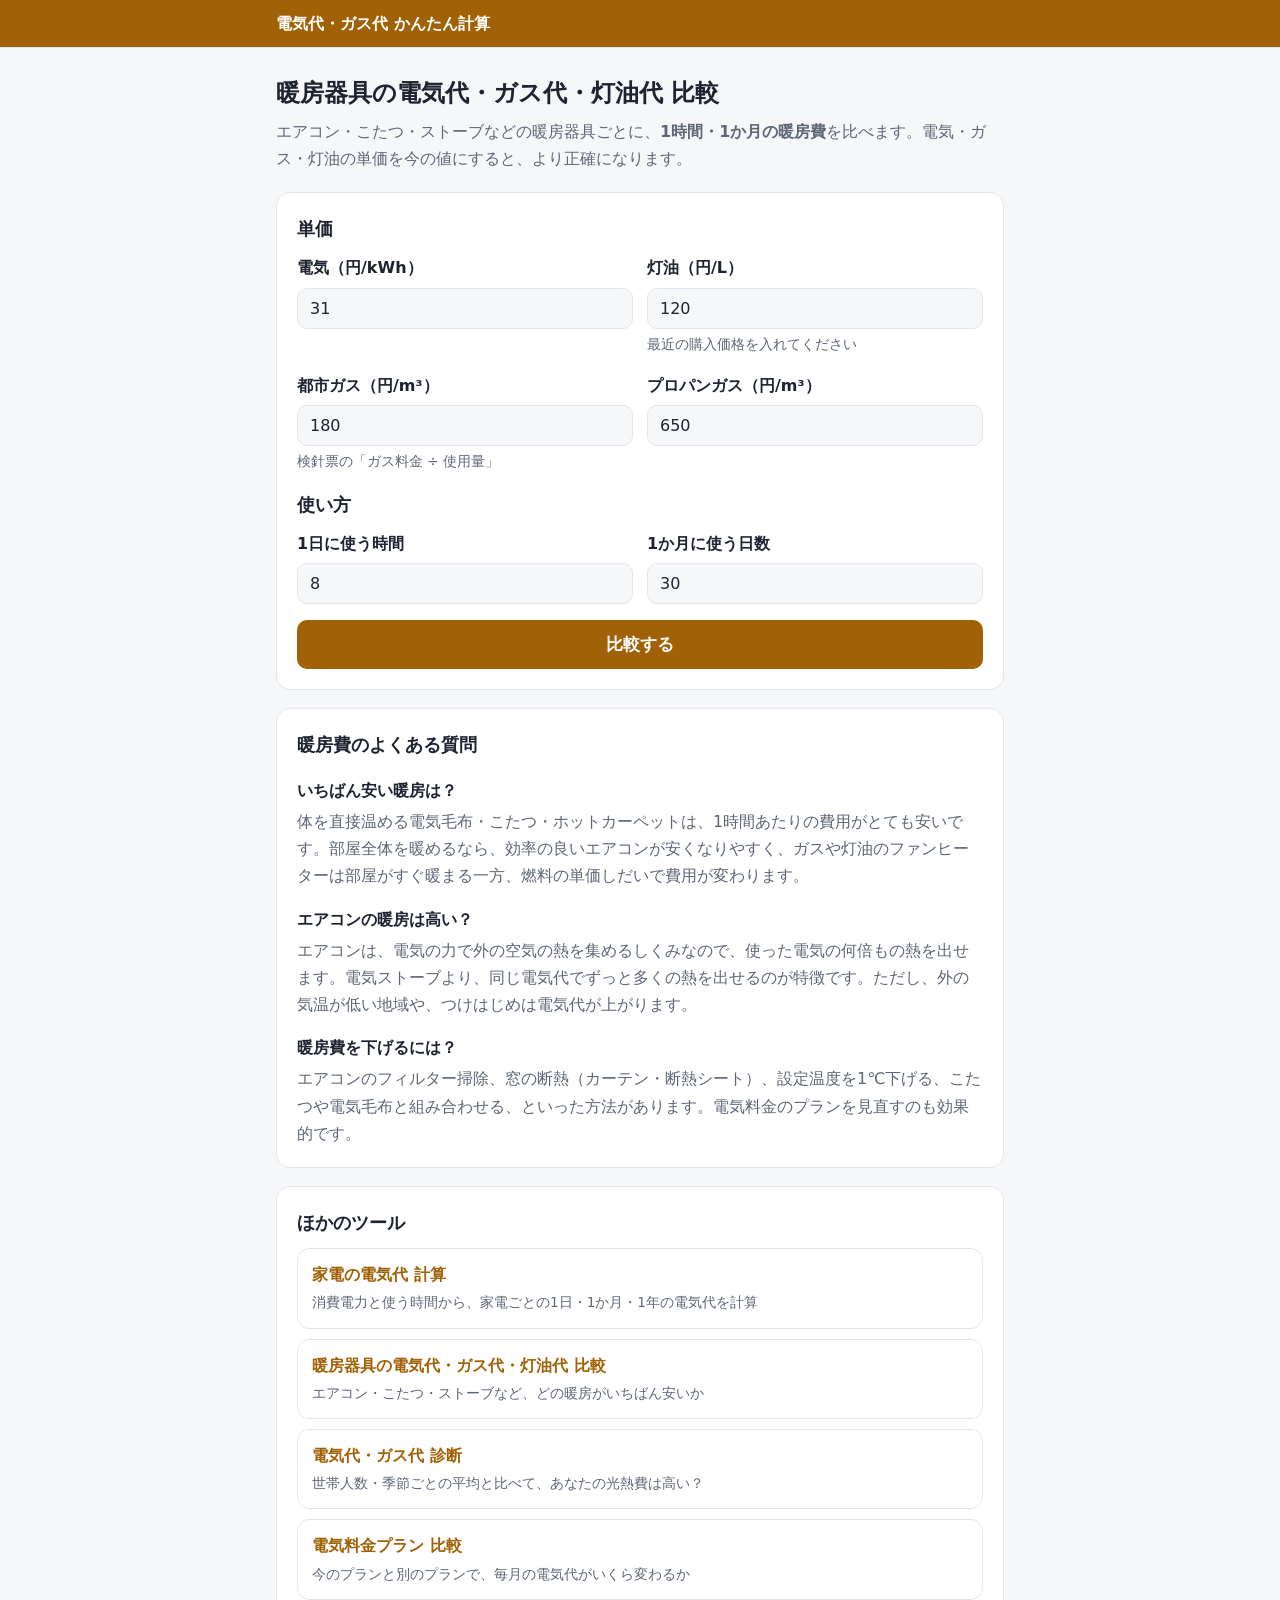
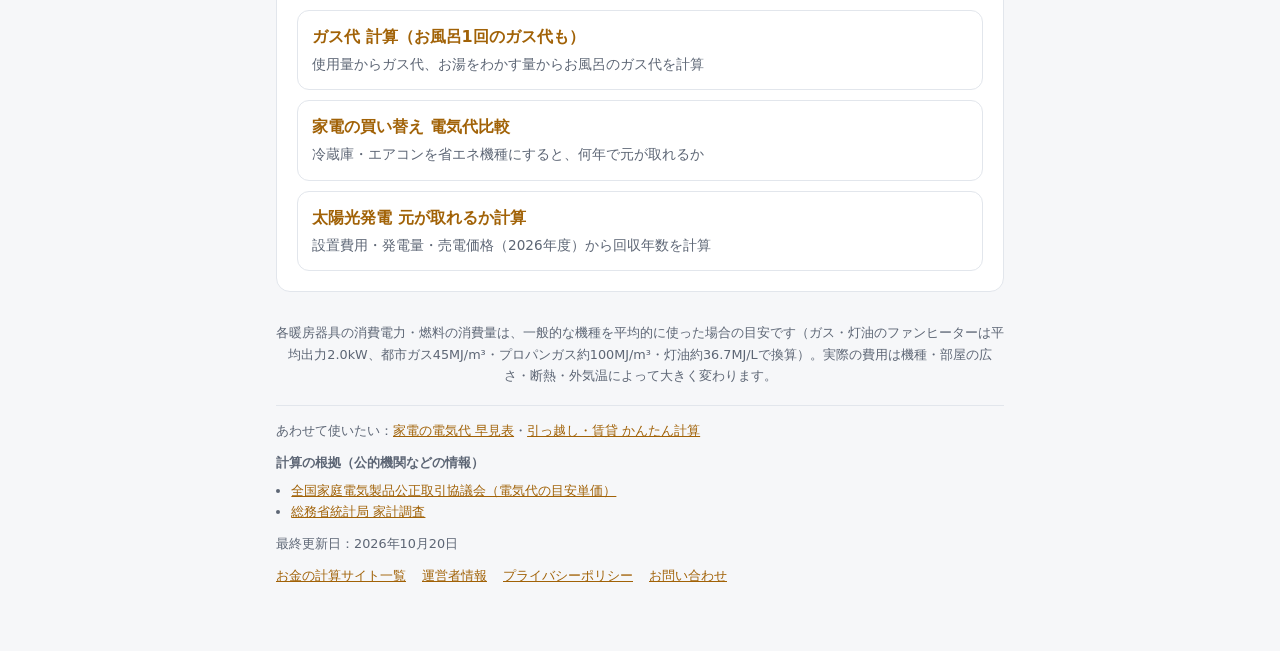
==== danbou/index.html @ 94075707 "最終更新日を最新のコミット日に合わせる Co-Authored-By: Claude Opus 5.5 <noreply@anthropic.com>" ====
<!doctype html>
<html lang="ja">
<head>
<meta charset="utf-8">
<meta name="viewport" content="width=device-width, initial-scale=1">
<title>暖房器具の電気代・ガス代・灯油代 比較｜エアコン・こたつ・ストーブ、いちばん安いのは？</title>
<meta name="description" content="エアコン・こたつ・ホットカーペット・電気ストーブ・オイルヒーター・電気毛布・ガスファンヒーター・石油ファンヒーターの1時間・1か月の暖房費を、電気・ガス・灯油の単価から比較。いちばん安い暖房がわかる無料ツールです。">
<link rel="canonical" href="https://okanenokeisan.com/denki/danbou/">
<!--sw-head-->
<meta property="og:type" content="website">
<meta property="og:site_name" content="電気代・ガス代 かんたん計算">
<meta property="og:title" content="暖房器具の電気代・ガス代・灯油代 比較｜エアコン・こたつ・ストーブ、いちばん安いのは？">
<meta property="og:description" content="エアコン・こたつ・ホットカーペット・電気ストーブ・オイルヒーター・電気毛布・ガスファンヒーター・石油ファンヒーターの1時間・1か月の暖房費を、電気・ガス・灯油の単価から比較。いちばん安い暖房がわかる無料ツールです。">
<meta property="og:url" content="https://okanenokeisan.com/denki/danbou/">
<meta property="og:locale" content="ja_JP">
<meta name="twitter:card" content="summary">
<link rel="icon" href="/favicon.ico" sizes="48x48">
<link rel="icon" href="/favicon.svg" type="image/svg+xml">
<script async src="https://www.googletagmanager.com/gtag/js?id=G-CTGWFB173X"></script>
<script>window.dataLayer=window.dataLayer||[];function gtag(){dataLayer.push(arguments);}gtag('js',new Date());gtag('config','G-CTGWFB173X');</script>
<!--/sw-head-->
<link rel="stylesheet" href="../assets/style.css">
</head>
<body>
<header class="site-header"><div><a href="/denki/">電気代・ガス代 かんたん計算</a></div></header>
<div class="wrap">
  <h1>暖房器具の電気代・ガス代・灯油代 比較</h1>
  <p class="lead">エアコン・こたつ・ストーブなどの暖房器具ごとに、<strong>1時間・1か月の暖房費</strong>を比べます。電気・ガス・灯油の単価を今の値にすると、より正確になります。</p>

  <div class="card">
    <h2>単価</h2>
    <div class="row">
      <div class="field"><label for="e">電気（円/kWh）</label><input type="number" id="e" min="0" step="0.1" value="31"></div>
      <div class="field"><label for="k">灯油（円/L）</label><input type="number" id="k" min="0" value="120"><div class="hint">最近の購入価格を入れてください</div></div>
    </div>
    <div class="row">
      <div class="field"><label for="cg">都市ガス（円/m³）</label><input type="number" id="cg" min="0" value="180"><div class="hint">検針票の「ガス料金 ÷ 使用量」</div></div>
      <div class="field"><label for="lp">プロパンガス（円/m³）</label><input type="number" id="lp" min="0" value="650"></div>
    </div>
    <h2>使い方</h2>
    <div class="row">
      <div class="field"><label for="hours">1日に使う時間</label><input type="number" id="hours" min="0" max="24" step="0.5" value="8"></div>
      <div class="field"><label for="days">1か月に使う日数</label><input type="number" id="days" min="0" max="31" value="30"></div>
    </div>
    <button id="calc">比較する</button>
  </div>

  <div class="card" id="result" hidden></div>

  <div class="ad">広告スペース</div>

  <div class="card faq">
    <h2>暖房費のよくある質問</h2>
    <h3>いちばん安い暖房は？</h3>
    <p>体を直接温める電気毛布・こたつ・ホットカーペットは、1時間あたりの費用がとても安いです。部屋全体を暖めるなら、効率の良いエアコンが安くなりやすく、ガスや灯油のファンヒーターは部屋がすぐ暖まる一方、燃料の単価しだいで費用が変わります。</p>
    <h3>エアコンの暖房は高い？</h3>
    <p>エアコンは、電気の力で外の空気の熱を集めるしくみなので、使った電気の何倍もの熱を出せます。電気ストーブより、同じ電気代でずっと多くの熱を出せるのが特徴です。ただし、外の気温が低い地域や、つけはじめは電気代が上がります。</p>
    <h3>暖房費を下げるには？</h3>
    <p>エアコンのフィルター掃除、窓の断熱（カーテン・断熱シート）、設定温度を1℃下げる、こたつや電気毛布と組み合わせる、といった方法があります。電気料金のプランを見直すのも効果的です。</p>
  </div>

  <div class="card" id="related"></div>

  <footer>各暖房器具の消費電力・燃料の消費量は、一般的な機種を平均的に使った場合の目安です（ガス・灯油のファンヒーターは平均出力2.0kW、都市ガス45MJ/m³・プロパンガス約100MJ/m³・灯油約36.7MJ/Lで換算）。実際の費用は機種・部屋の広さ・断熱・外気温によって大きく変わります。</footer>
<!--sw-foot-->
<div style="font-size:.8rem;color:var(--muted);margin-top:18px;border-top:1px solid var(--line);padding-top:14px"><p style="margin:0 0 10px">あわせて使いたい：<a href="/kaden/">家電の電気代 早見表</a>・<a href="/hikkoshi/">引っ越し・賃貸 かんたん計算</a></p><p style="margin:0 0 6px;font-weight:600">計算の根拠（公的機関などの情報）</p><ul style="margin:0 0 10px;padding-left:1.2em"><li><a href="https://www.eftc.or.jp/" target="_blank" rel="noopener">全国家庭電気製品公正取引協議会（電気代の目安単価）</a></li><li><a href="https://www.stat.go.jp/data/kakei/" target="_blank" rel="noopener">総務省統計局 家計調査</a></li></ul><p style="margin:0 0 10px">最終更新日：2026年10月20日</p><nav style="display:flex;flex-wrap:wrap;gap:6px 16px"><a href="/sites/">お金の計算サイト一覧</a><a href="/about/">運営者情報</a><a href="/privacy/">プライバシーポリシー</a><a href="/contact/">お問い合わせ</a></nav></div>
<!--/sw-foot-->
</div>

<script src="../assets/site.js"></script>
<script>
const $ = id => document.getElementById(id);
// [名前, 電気W, 燃料の種類, 燃料の消費量（1時間あたり）, 部屋全体を暖めるか]
const HEATERS = [
  ["エアコン（6畳用）", 450, null, 0, true],
  ["エアコン（14畳用）", 900, null, 0, true],
  ["ガスファンヒーター（都市ガス）", 15, "cg", 2.0 * 3.6 / 45, true],
  ["ガスファンヒーター（プロパンガス）", 15, "lp", 2.0 * 3.6 / 100.5, true],
  ["石油ファンヒーター", 15, "k", 2.0 * 3.6 / 36.7, true],
  ["オイルヒーター", 700, null, 0, true],
  ["電気ストーブ・セラミックヒーター", 1000, null, 0, false],
  ["こたつ", 200, null, 0, false],
  ["ホットカーペット（2畳）", 250, null, 0, false],
  ["電気毛布", 40, null, 0, false],
];
const UNIT = { cg: "m³", lp: "m³", k: "L" };

function calc() {
  const out = $("result");
  out.hidden = false;
  const price = { e: num("e"), cg: num("cg"), lp: num("lp"), k: num("k") };
  const h = num("hours"), d = num("days");
  const rows = HEATERS.map(([name, w, fuel, use, room]) => {
    const perHour = w / 1000 * price.e + (fuel ? use * price[fuel] : 0);
    return { name, perHour, month: perHour * h * d, room, detail: `${w}W${fuel ? `＋約${Math.round(use * 1000) / 1000}${UNIT[fuel]}/時` : ""}` };
  });
  const roomRows = rows.filter(r => r.room).sort((a, b) => a.perHour - b.perHour);
  const spotRows = rows.filter(r => !r.room).sort((a, b) => a.perHour - b.perHour);
  const table = (list, title) => `<h2 style="margin-top:14px">${title}</h2><table class="info">
    <tr><th>暖房器具</th><th class="num">1時間</th><th class="num">1か月</th></tr>
    ${list.map((r, i) => `<tr class="${i === 0 ? "best" : ""}"><td>${r.name}<br><small style="color:var(--muted)">${r.detail}</small></td><td class="num">${n1(r.perHour)}円</td><td class="num">${yen(r.month)}</td></tr>`).join("")}</table>`;

  out.innerHTML = `
    <div class="big">
      <div class="stat good"><div class="k">部屋全体を暖める中でいちばん安い</div><div class="v" style="font-size:1rem">${roomRows[0].name}</div></div>
      <div class="stat"><div class="k">その1か月の費用</div><div class="v">${yen(roomRows[0].month)}</div></div>
      <div class="stat"><div class="k">使い方</div><div class="v" style="font-size:1rem">1日${h}時間 × ${d}日</div></div>
    </div>
    ${table(roomRows, "部屋全体を暖める暖房")}
    ${table(spotRows, "体の近くを暖める暖房")}
    <p class="note">エアコン＋こたつ・電気毛布のように組み合わせて、エアコンの設定温度を下げると、暖房費を抑えやすくなります。毎月の電気代そのものを下げたいなら、電気料金プランの見直しも効果的です → <a href="/denki/plan/">電気料金プラン 比較</a></p>`;
  out.scrollIntoView({ behavior: "smooth", block: "start" });
}
$("calc").addEventListener("click", calc);
</script>
</body>
</html>
---- assets/style.css ----
:root{
  --bg:#f6f7f9;--card:#fff;--text:#1d2330;--muted:#5d6675;--line:#e2e6ec;
  --accent:#a16207;--accent-soft:#fdf6e3;--on-accent:#fff;--good:#16a34a;--good-soft:#dcfce7;
  --warn:#ea580c;--warn-soft:#ffedd5;--off:#9aa3b2;--err:#dc2626;
}
@media (prefers-color-scheme: dark){
  :root{
    --bg:#0f1218;--card:#181c24;--text:#e7eaf0;--muted:#9aa3b2;--line:#2a303c;
    --accent:#facc15;--accent-soft:#33290d;--on-accent:#1f1600;--good:#4ade80;--good-soft:#12301f;
    --warn:#fb923c;--warn-soft:#3a2413;--off:#5d6675;--err:#f87171;
  }
}
*{box-sizing:border-box}
body{margin:0;background:var(--bg);color:var(--text);font-family:system-ui,-apple-system,"Hiragino Sans","Yu Gothic UI",sans-serif;line-height:1.7}
a{color:var(--accent)}
.site-header{background:var(--accent);border-bottom:1px solid var(--line)}
.site-header div{max-width:760px;margin:0 auto;padding:10px 16px}
.site-header a{font-weight:700;text-decoration:none;color:var(--on-accent)}
.wrap{max-width:760px;margin:0 auto;padding:24px 16px 64px}
h1{font-size:1.5rem;margin:.2em 0 .3em;line-height:1.4}
h2{font-size:1.15rem;margin:0 0 10px}
.lead{color:var(--muted);margin:0 0 20px}
.card{background:var(--card);border:1px solid var(--line);border-radius:14px;padding:20px;margin-bottom:18px}
label{display:block;font-weight:600;margin-bottom:6px}
.field{margin-bottom:16px}
input[type=date],input[type=number],input[type=text],select,textarea{width:100%;padding:10px 12px;font-size:1rem;border:1px solid var(--line);border-radius:10px;background:var(--bg);color:var(--text);font-family:inherit}
.row{display:grid;grid-template-columns:1fr 1fr;gap:14px}
@media (max-width:520px){.row{grid-template-columns:1fr}}
.checks{display:flex;flex-wrap:wrap;gap:8px 18px}
.checks label{font-weight:400;display:flex;align-items:center;gap:6px;margin:0}
.hint{font-size:.85rem;color:var(--muted);margin-top:4px}
button{width:100%;padding:13px;font-size:1.05rem;font-weight:700;border:0;border-radius:10px;background:var(--accent);color:var(--on-accent);cursor:pointer;font-family:inherit}
button:hover{filter:brightness(1.08)}
button.sub{background:var(--accent-soft);color:var(--accent)}
.big{display:grid;grid-template-columns:repeat(3,1fr);gap:10px;margin-bottom:14px}
@media (max-width:520px){.big{grid-template-columns:1fr}}
.stat{border-radius:12px;padding:14px;background:var(--bg)}
.stat .k{font-size:.8rem;color:var(--muted)}
.stat .v{font-size:1.25rem;font-weight:700}
.stat.warn .v{color:var(--warn)} .stat.good .v{color:var(--good)}
.err{color:var(--err);font-weight:600}
table.info{width:100%;border-collapse:collapse;font-size:.95rem}
table.info td,table.info th{padding:8px 4px;border-bottom:1px solid var(--line);vertical-align:top;text-align:left}
table.info th{color:var(--muted);font-weight:500;font-size:.85rem}
table.info td:first-child{color:var(--muted)}
table.info td.num,table.info th.num{text-align:right;font-variant-numeric:tabular-nums}
.note{font-size:.85rem;color:var(--muted);background:var(--bg);border-radius:10px;padding:10px 12px;margin-top:12px}
.ad{display:none}
.ad.on{display:block;border:1px solid var(--line);border-radius:12px;padding:14px;margin-bottom:18px;background:var(--card)}
.faq h3{font-size:1rem;margin:16px 0 4px}
.faq p{margin:0;color:var(--muted)}
.tools{list-style:none;margin:0;padding:0;display:grid;gap:10px}
.tools a{display:block;padding:12px 14px;border:1px solid var(--line);border-radius:12px;text-decoration:none;color:var(--text);background:var(--card)}
.tools a:hover{border-color:var(--accent)}
.tools b{display:block;color:var(--accent)}
.tools span{font-size:.85rem;color:var(--muted)}
footer{font-size:.8rem;color:var(--muted);text-align:center;margin-top:30px}
.verdict{font-size:1.2rem;font-weight:700;margin:0 0 10px}
.verdict.ok{color:var(--good)} .verdict.ng{color:var(--warn)}
.q{padding:12px 0;border-bottom:1px solid var(--line)}
.q .t{font-weight:600;margin-bottom:6px}
.it{display:grid;grid-template-columns:1.3fr 1fr 1fr 1fr 36px;gap:8px;align-items:end;padding:8px 0;border-bottom:1px solid var(--line)}
.it label{font-size:.78rem;font-weight:500;color:var(--muted);margin-bottom:2px}
.it input,.it select{padding:8px}
.it .rm{width:auto;padding:6px 10px;font-size:.8rem;font-weight:500;background:var(--bg);color:var(--muted);border:1px solid var(--line)}
@media (max-width:560px){.it{grid-template-columns:1fr 1fr}.it .nm{grid-column:1/3}}
.btns{display:grid;grid-template-columns:1fr 1fr;gap:10px;margin-top:12px}
tr.best td{background:var(--good-soft);font-weight:700}
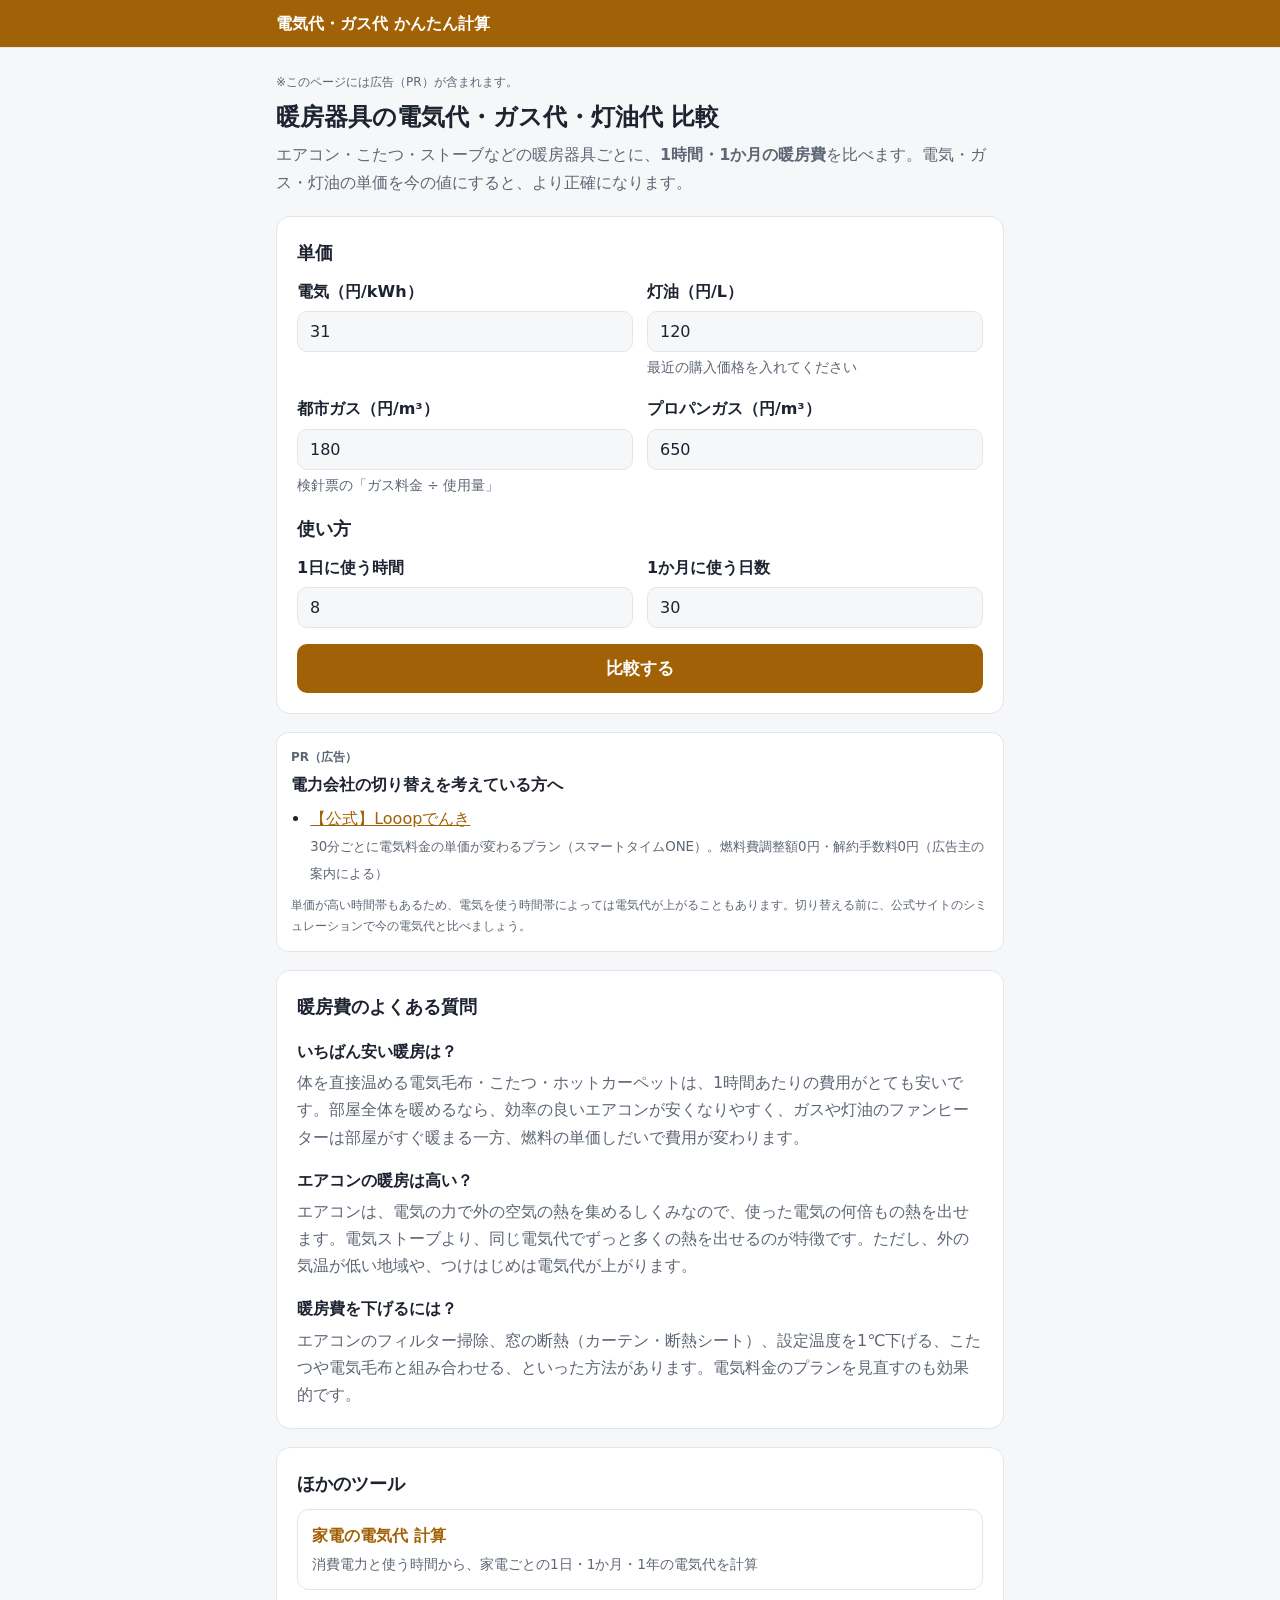
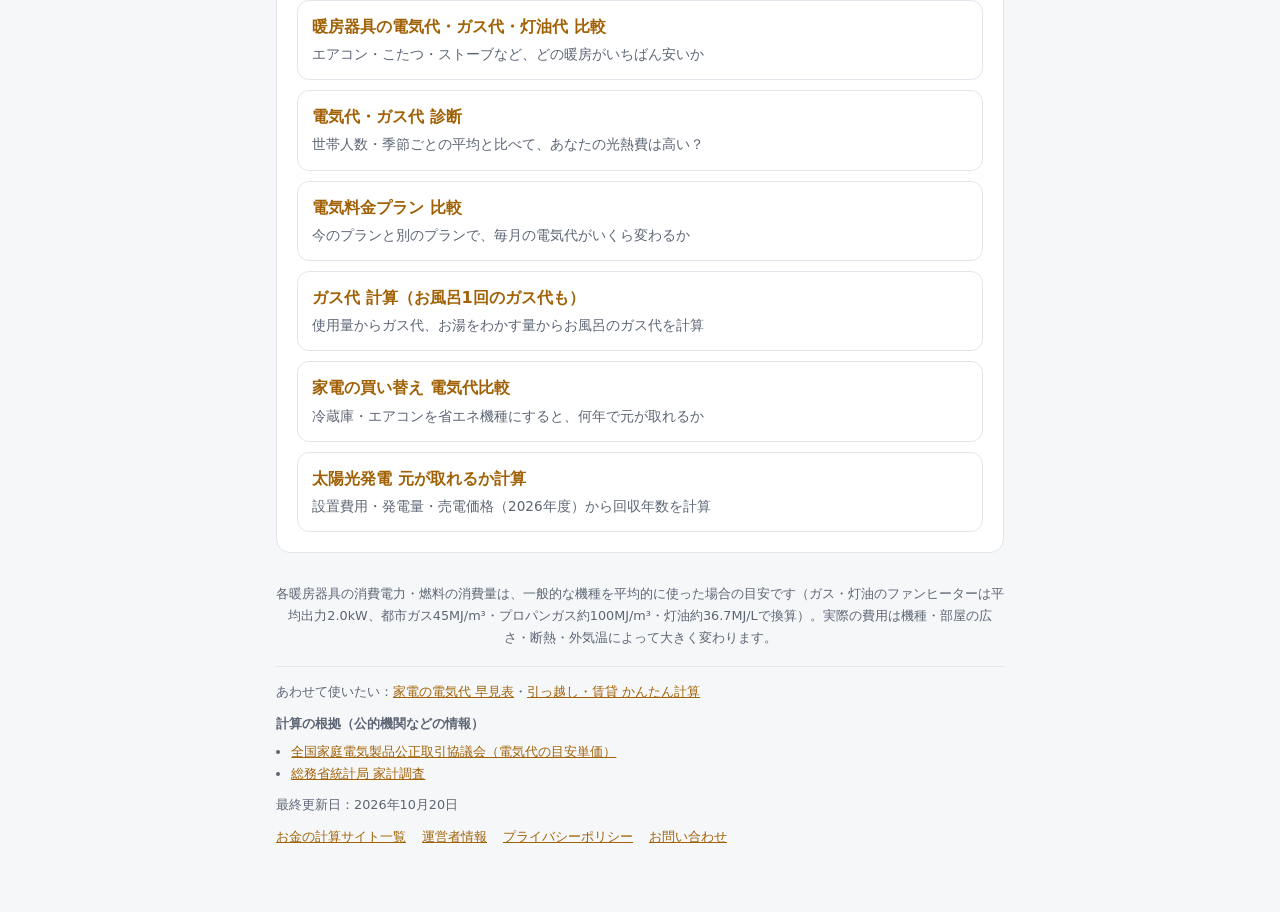
==== commit f06192f4: "テンプスタッフ（jikyu-hayami）とLooop（denki）の広告を掲載 Co-Authored-By: Claude Opus 5.5 <noreply@anthropic.com>" ====
--- a/danbou/index.html
+++ b/danbou/index.html
@@ -24,6 +24,7 @@
 <body>
 <header class="site-header"><div><a href="/denki/">電気代・ガス代 かんたん計算</a></div></header>
 <div class="wrap">
+<!--sw-pr--><p class="pr-note" style="font-size:.75rem;color:var(--muted);margin:0 0 8px">※このページには広告（PR）が含まれます。</p><!--/sw-pr-->
   <h1>暖房器具の電気代・ガス代・灯油代 比較</h1>
   <p class="lead">エアコン・こたつ・ストーブなどの暖房器具ごとに、<strong>1時間・1か月の暖房費</strong>を比べます。電気・ガス・灯油の単価を今の値にすると、より正確になります。</p>
 
@@ -47,7 +48,7 @@
 
   <div class="card" id="result" hidden></div>
 
-  <div class="ad">広告スペース</div>
+  <!--sw-ad--><div class="ad on"><p style="margin:0 0 4px;font-size:.75rem;color:var(--muted);font-weight:700">PR（広告）</p><p style="margin:0 0 6px;font-weight:700">電力会社の切り替えを考えている方へ</p><ul style="margin:0;padding-left:1.2em"><li style="margin:4px 0"><a href="https://px.a8.net/svt/ejp?a8mat=4BEK9C+E51N02+4H9U+BX3J6&id1=denki&id2=danbou" rel="nofollow sponsored">【公式】Looopでんき</a><img border="0" width="1" height="1" src="https://www15.a8.net/0.gif?a8mat=4BEK9C+E51N02+4H9U+BX3J6" alt=""><br><small style="color:var(--muted)">30分ごとに電気料金の単価が変わるプラン（スマートタイムONE）。燃料費調整額0円・解約手数料0円（広告主の案内による）</small></li></ul><p style="margin:8px 0 0;font-size:.78rem;color:var(--muted)">単価が高い時間帯もあるため、電気を使う時間帯によっては電気代が上がることもあります。切り替える前に、公式サイトのシミュレーションで今の電気代と比べましょう。</p></div><!--/sw-ad-->
 
   <div class="card faq">
     <h2>暖房費のよくある質問</h2>
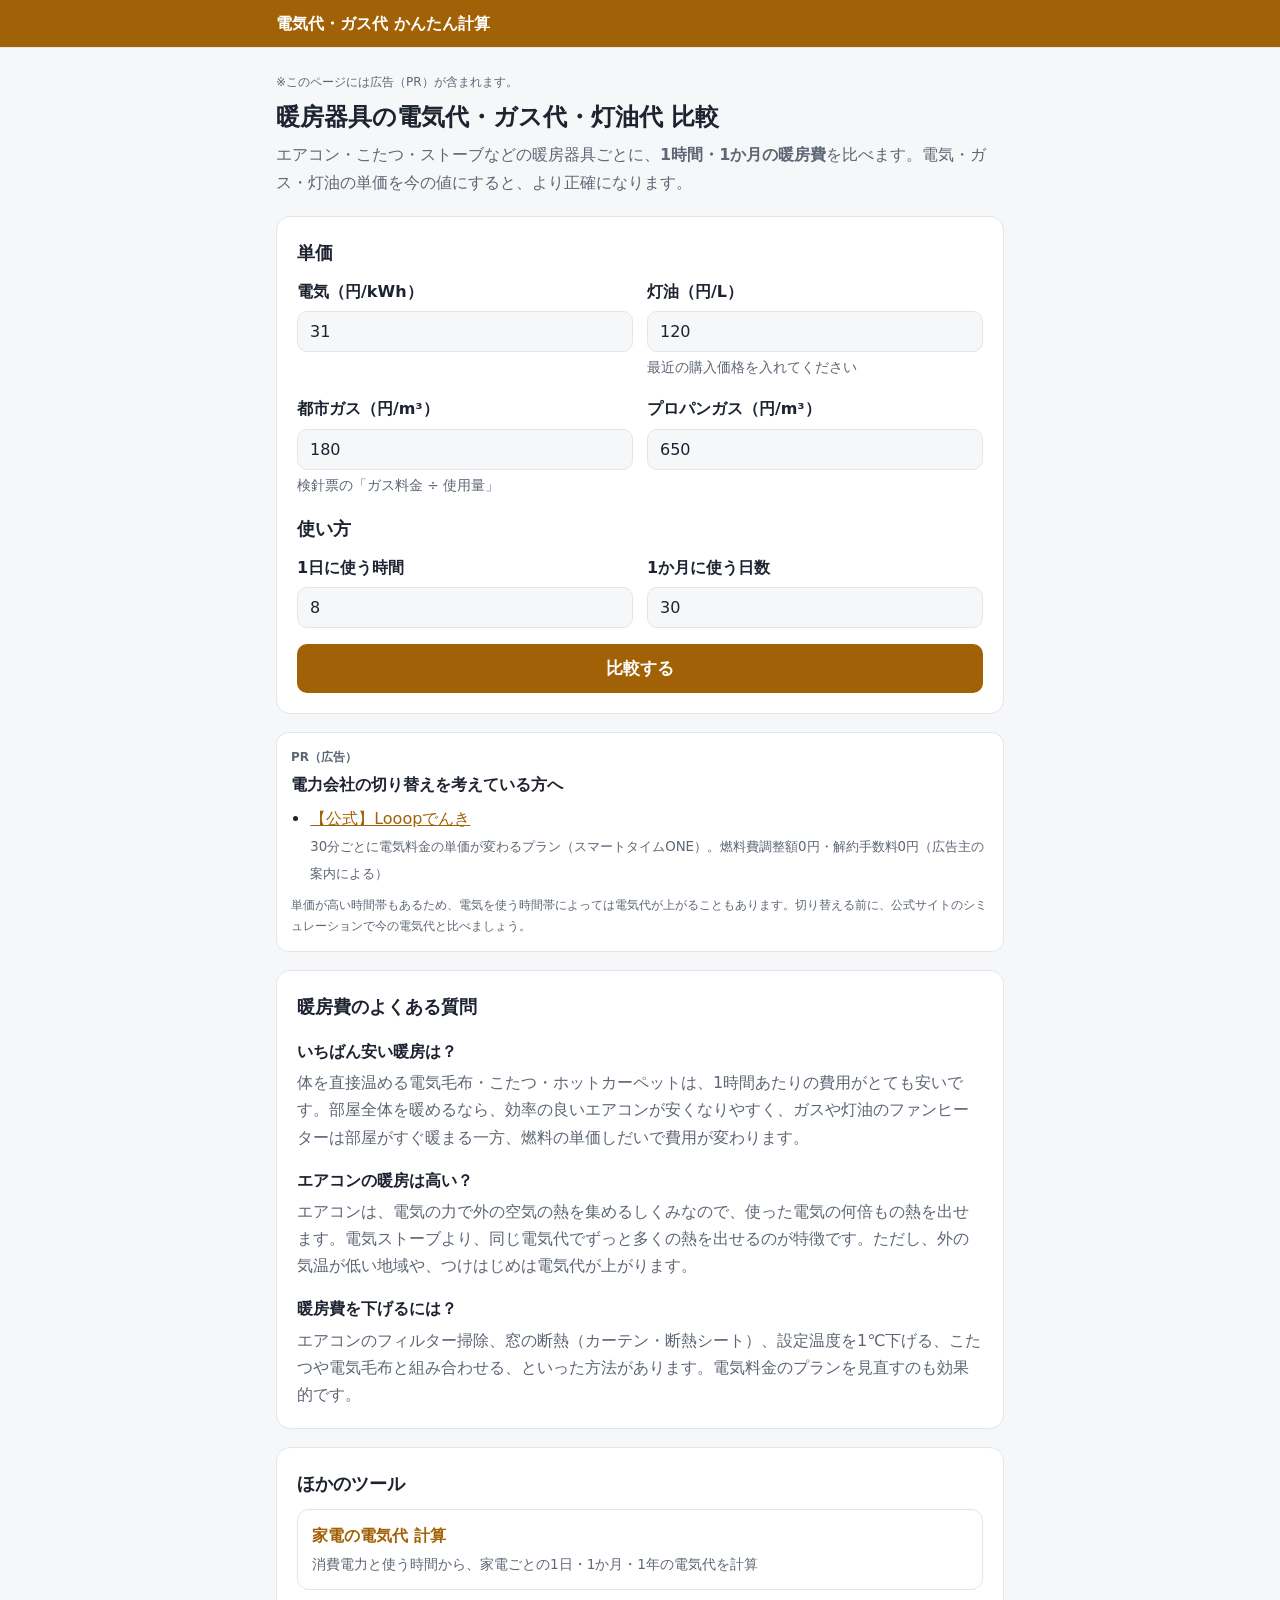
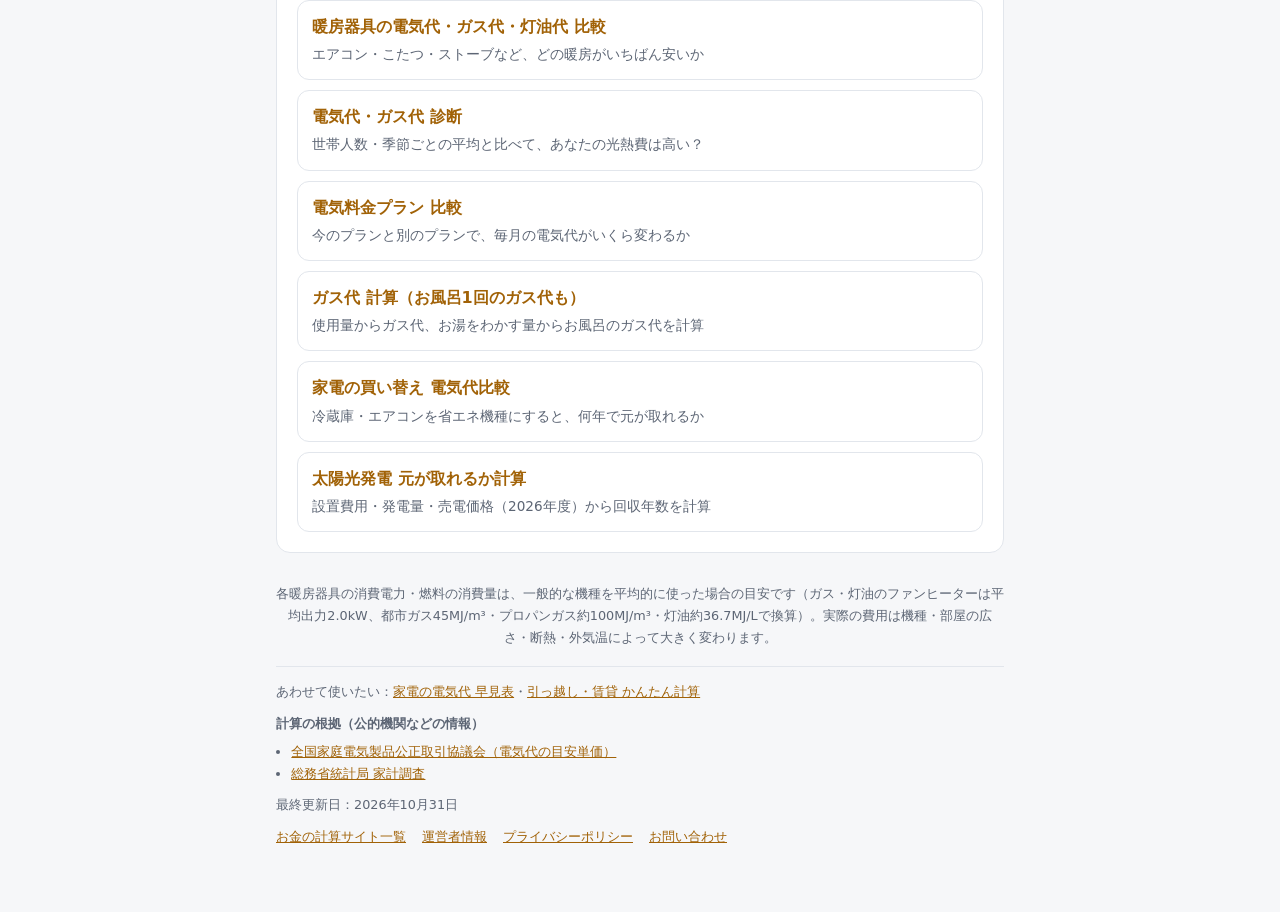
==== commit 5f77b63b: "最終更新日を反映 Co-Authored-By: Claude Opus 5.5 <noreply@anthropic.com>" ====
--- a/danbou/index.html
+++ b/danbou/index.html
@@ -64,7 +64,7 @@
 
   <footer>各暖房器具の消費電力・燃料の消費量は、一般的な機種を平均的に使った場合の目安です（ガス・灯油のファンヒーターは平均出力2.0kW、都市ガス45MJ/m³・プロパンガス約100MJ/m³・灯油約36.7MJ/Lで換算）。実際の費用は機種・部屋の広さ・断熱・外気温によって大きく変わります。</footer>
 <!--sw-foot-->
-<div style="font-size:.8rem;color:var(--muted);margin-top:18px;border-top:1px solid var(--line);padding-top:14px"><p style="margin:0 0 10px">あわせて使いたい：<a href="/kaden/">家電の電気代 早見表</a>・<a href="/hikkoshi/">引っ越し・賃貸 かんたん計算</a></p><p style="margin:0 0 6px;font-weight:600">計算の根拠（公的機関などの情報）</p><ul style="margin:0 0 10px;padding-left:1.2em"><li><a href="https://www.eftc.or.jp/" target="_blank" rel="noopener">全国家庭電気製品公正取引協議会（電気代の目安単価）</a></li><li><a href="https://www.stat.go.jp/data/kakei/" target="_blank" rel="noopener">総務省統計局 家計調査</a></li></ul><p style="margin:0 0 10px">最終更新日：2026年10月20日</p><nav style="display:flex;flex-wrap:wrap;gap:6px 16px"><a href="/sites/">お金の計算サイト一覧</a><a href="/about/">運営者情報</a><a href="/privacy/">プライバシーポリシー</a><a href="/contact/">お問い合わせ</a></nav></div>
+<div style="font-size:.8rem;color:var(--muted);margin-top:18px;border-top:1px solid var(--line);padding-top:14px"><p style="margin:0 0 10px">あわせて使いたい：<a href="/kaden/">家電の電気代 早見表</a>・<a href="/hikkoshi/">引っ越し・賃貸 かんたん計算</a></p><p style="margin:0 0 6px;font-weight:600">計算の根拠（公的機関などの情報）</p><ul style="margin:0 0 10px;padding-left:1.2em"><li><a href="https://www.eftc.or.jp/" target="_blank" rel="noopener">全国家庭電気製品公正取引協議会（電気代の目安単価）</a></li><li><a href="https://www.stat.go.jp/data/kakei/" target="_blank" rel="noopener">総務省統計局 家計調査</a></li></ul><p style="margin:0 0 10px">最終更新日：2026年10月31日</p><nav style="display:flex;flex-wrap:wrap;gap:6px 16px"><a href="/sites/">お金の計算サイト一覧</a><a href="/about/">運営者情報</a><a href="/privacy/">プライバシーポリシー</a><a href="/contact/">お問い合わせ</a></nav></div>
 <!--/sw-foot-->
 </div>
 
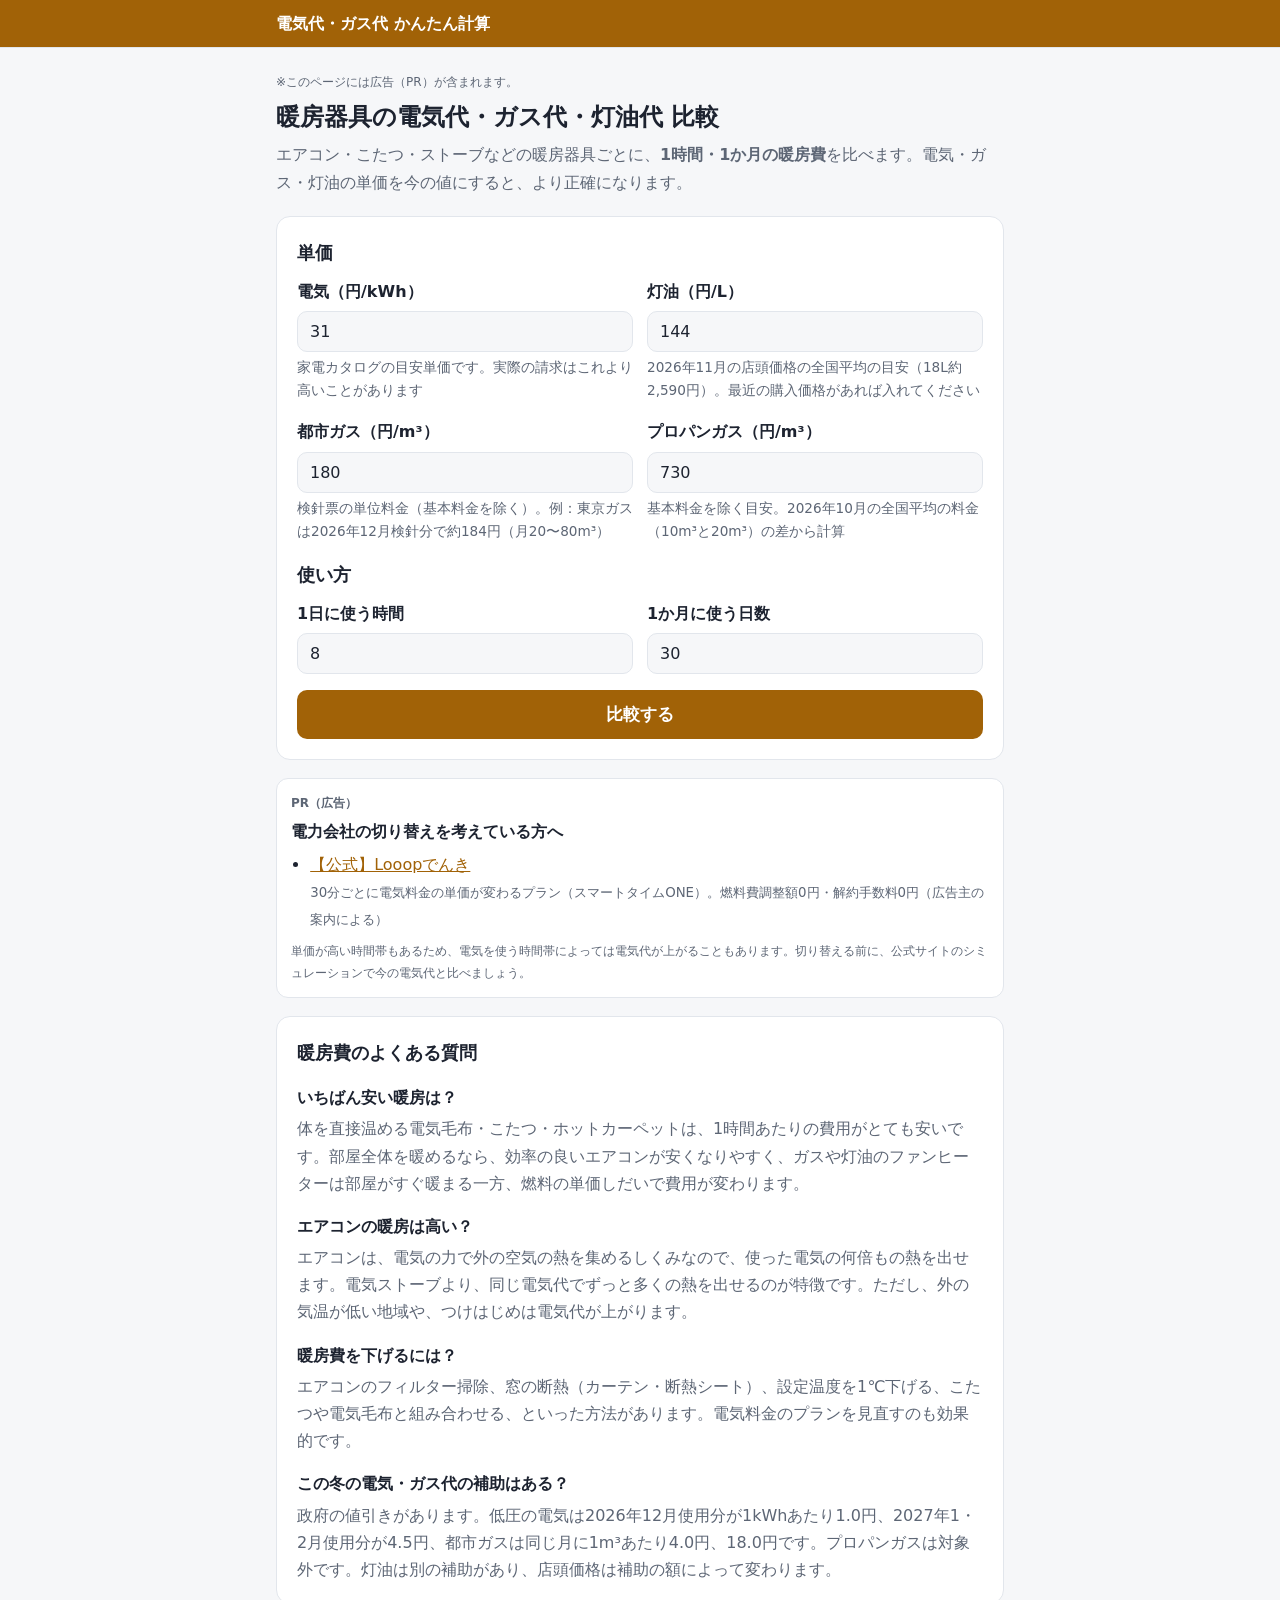
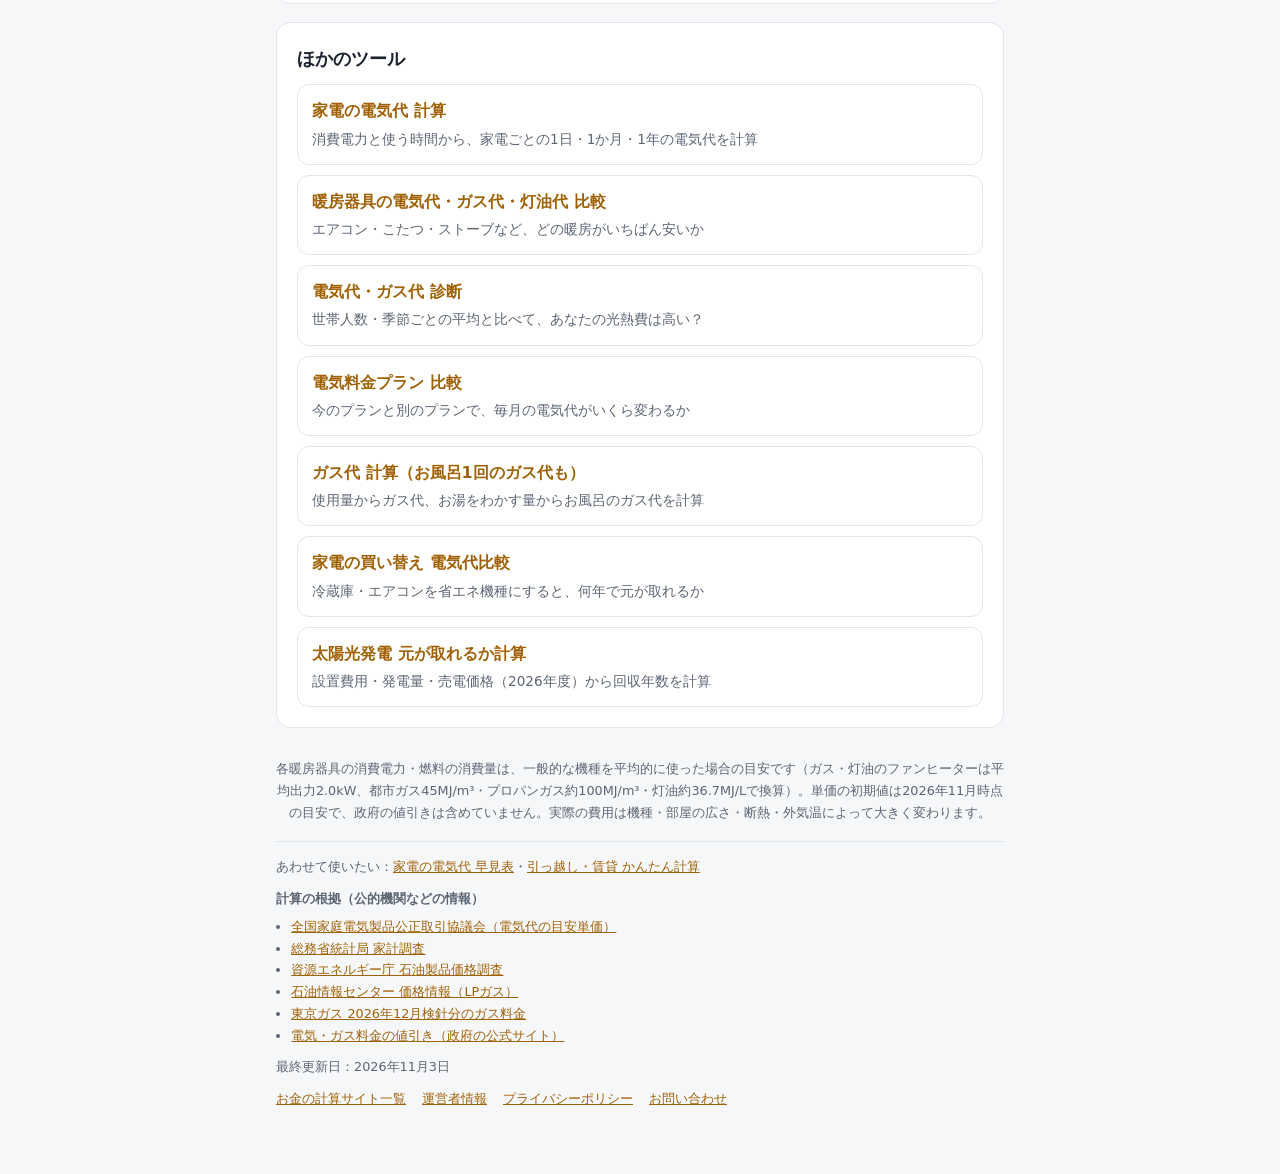
==== commit f1a57265: "暖房費の単価を2026年11月時点に更新（灯油144円・プロパン730円）し、今冬の値引きを追記 Co-Authored-By: Claude Opus 5.5 <noreply@anthropic." ====
--- a/danbou/index.html
+++ b/danbou/index.html
@@ -31,12 +31,12 @@
   <div class="card">
     <h2>単価</h2>
     <div class="row">
-      <div class="field"><label for="e">電気（円/kWh）</label><input type="number" id="e" min="0" step="0.1" value="31"></div>
-      <div class="field"><label for="k">灯油（円/L）</label><input type="number" id="k" min="0" value="120"><div class="hint">最近の購入価格を入れてください</div></div>
+      <div class="field"><label for="e">電気（円/kWh）</label><input type="number" id="e" min="0" step="0.1" value="31"><div class="hint">家電カタログの目安単価です。実際の請求はこれより高いことがあります</div></div>
+      <div class="field"><label for="k">灯油（円/L）</label><input type="number" id="k" min="0" value="144"><div class="hint">2026年11月の店頭価格の全国平均の目安（18L約2,590円）。最近の購入価格があれば入れてください</div></div>
     </div>
     <div class="row">
-      <div class="field"><label for="cg">都市ガス（円/m³）</label><input type="number" id="cg" min="0" value="180"><div class="hint">検針票の「ガス料金 ÷ 使用量」</div></div>
-      <div class="field"><label for="lp">プロパンガス（円/m³）</label><input type="number" id="lp" min="0" value="650"></div>
+      <div class="field"><label for="cg">都市ガス（円/m³）</label><input type="number" id="cg" min="0" value="180"><div class="hint">検針票の単位料金（基本料金を除く）。例：東京ガスは2026年12月検針分で約184円（月20〜80m³）</div></div>
+      <div class="field"><label for="lp">プロパンガス（円/m³）</label><input type="number" id="lp" min="0" value="730"><div class="hint">基本料金を除く目安。2026年10月の全国平均の料金（10m³と20m³）の差から計算</div></div>
     </div>
     <h2>使い方</h2>
     <div class="row">
@@ -58,13 +58,15 @@
     <p>エアコンは、電気の力で外の空気の熱を集めるしくみなので、使った電気の何倍もの熱を出せます。電気ストーブより、同じ電気代でずっと多くの熱を出せるのが特徴です。ただし、外の気温が低い地域や、つけはじめは電気代が上がります。</p>
     <h3>暖房費を下げるには？</h3>
     <p>エアコンのフィルター掃除、窓の断熱（カーテン・断熱シート）、設定温度を1℃下げる、こたつや電気毛布と組み合わせる、といった方法があります。電気料金のプランを見直すのも効果的です。</p>
+    <h3>この冬の電気・ガス代の補助はある？</h3>
+    <p>政府の値引きがあります。低圧の電気は2026年12月使用分が1kWhあたり1.0円、2027年1・2月使用分が4.5円、都市ガスは同じ月に1m³あたり4.0円、18.0円です。プロパンガスは対象外です。灯油は別の補助があり、店頭価格は補助の額によって変わります。</p>
   </div>
 
   <div class="card" id="related"></div>
 
-  <footer>各暖房器具の消費電力・燃料の消費量は、一般的な機種を平均的に使った場合の目安です（ガス・灯油のファンヒーターは平均出力2.0kW、都市ガス45MJ/m³・プロパンガス約100MJ/m³・灯油約36.7MJ/Lで換算）。実際の費用は機種・部屋の広さ・断熱・外気温によって大きく変わります。</footer>
+  <footer>各暖房器具の消費電力・燃料の消費量は、一般的な機種を平均的に使った場合の目安です（ガス・灯油のファンヒーターは平均出力2.0kW、都市ガス45MJ/m³・プロパンガス約100MJ/m³・灯油約36.7MJ/Lで換算）。単価の初期値は2026年11月時点の目安で、政府の値引きは含めていません。実際の費用は機種・部屋の広さ・断熱・外気温によって大きく変わります。</footer>
 <!--sw-foot-->
-<div style="font-size:.8rem;color:var(--muted);margin-top:18px;border-top:1px solid var(--line);padding-top:14px"><p style="margin:0 0 10px">あわせて使いたい：<a href="/kaden/">家電の電気代 早見表</a>・<a href="/hikkoshi/">引っ越し・賃貸 かんたん計算</a></p><p style="margin:0 0 6px;font-weight:600">計算の根拠（公的機関などの情報）</p><ul style="margin:0 0 10px;padding-left:1.2em"><li><a href="https://www.eftc.or.jp/" target="_blank" rel="noopener">全国家庭電気製品公正取引協議会（電気代の目安単価）</a></li><li><a href="https://www.stat.go.jp/data/kakei/" target="_blank" rel="noopener">総務省統計局 家計調査</a></li></ul><p style="margin:0 0 10px">最終更新日：2026年10月31日</p><nav style="display:flex;flex-wrap:wrap;gap:6px 16px"><a href="/sites/">お金の計算サイト一覧</a><a href="/about/">運営者情報</a><a href="/privacy/">プライバシーポリシー</a><a href="/contact/">お問い合わせ</a></nav></div>
+<div style="font-size:.8rem;color:var(--muted);margin-top:18px;border-top:1px solid var(--line);padding-top:14px"><p style="margin:0 0 10px">あわせて使いたい：<a href="/kaden/">家電の電気代 早見表</a>・<a href="/hikkoshi/">引っ越し・賃貸 かんたん計算</a></p><p style="margin:0 0 6px;font-weight:600">計算の根拠（公的機関などの情報）</p><ul style="margin:0 0 10px;padding-left:1.2em"><li><a href="https://www.eftc.or.jp/" target="_blank" rel="noopener">全国家庭電気製品公正取引協議会（電気代の目安単価）</a></li><li><a href="https://www.stat.go.jp/data/kakei/" target="_blank" rel="noopener">総務省統計局 家計調査</a></li><li><a href="https://www.enecho.meti.go.jp/statistics/petroleum_and_lpgas/pl007/" target="_blank" rel="noopener">資源エネルギー庁 石油製品価格調査</a></li><li><a href="https://oil-info.ieej.or.jp/price/price_ippan_lp_maitsuki.html" target="_blank" rel="noopener">石油情報センター 価格情報（LPガス）</a></li><li><a href="https://www.tokyo-gas.co.jp/news/press/20261029-03.html" target="_blank" rel="noopener">東京ガス 2026年12月検針分のガス料金</a></li><li><a href="https://denkigas-gekihenkanwa.go.jp/" target="_blank" rel="noopener">電気・ガス料金の値引き（政府の公式サイト）</a></li></ul><p style="margin:0 0 10px">最終更新日：2026年11月3日</p><nav style="display:flex;flex-wrap:wrap;gap:6px 16px"><a href="/sites/">お金の計算サイト一覧</a><a href="/about/">運営者情報</a><a href="/privacy/">プライバシーポリシー</a><a href="/contact/">お問い合わせ</a></nav></div>
 <!--/sw-foot-->
 </div>
 
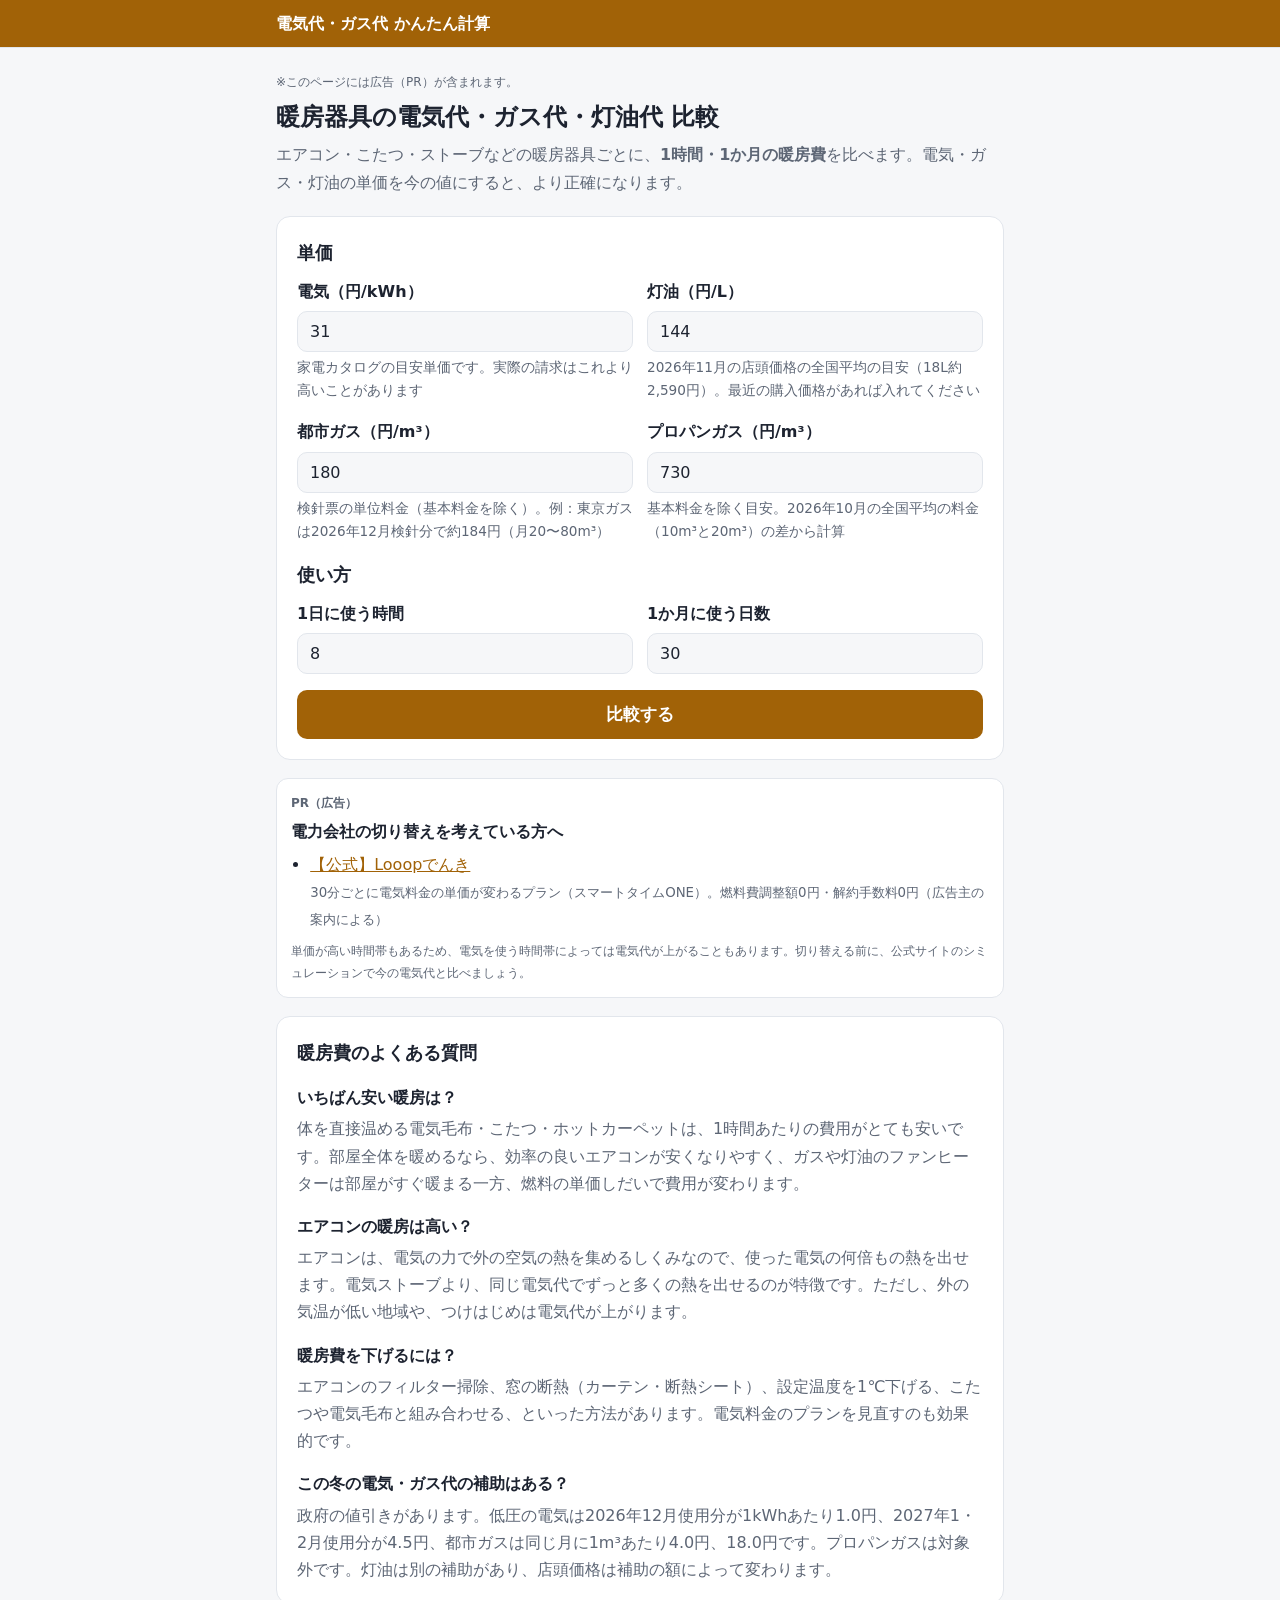
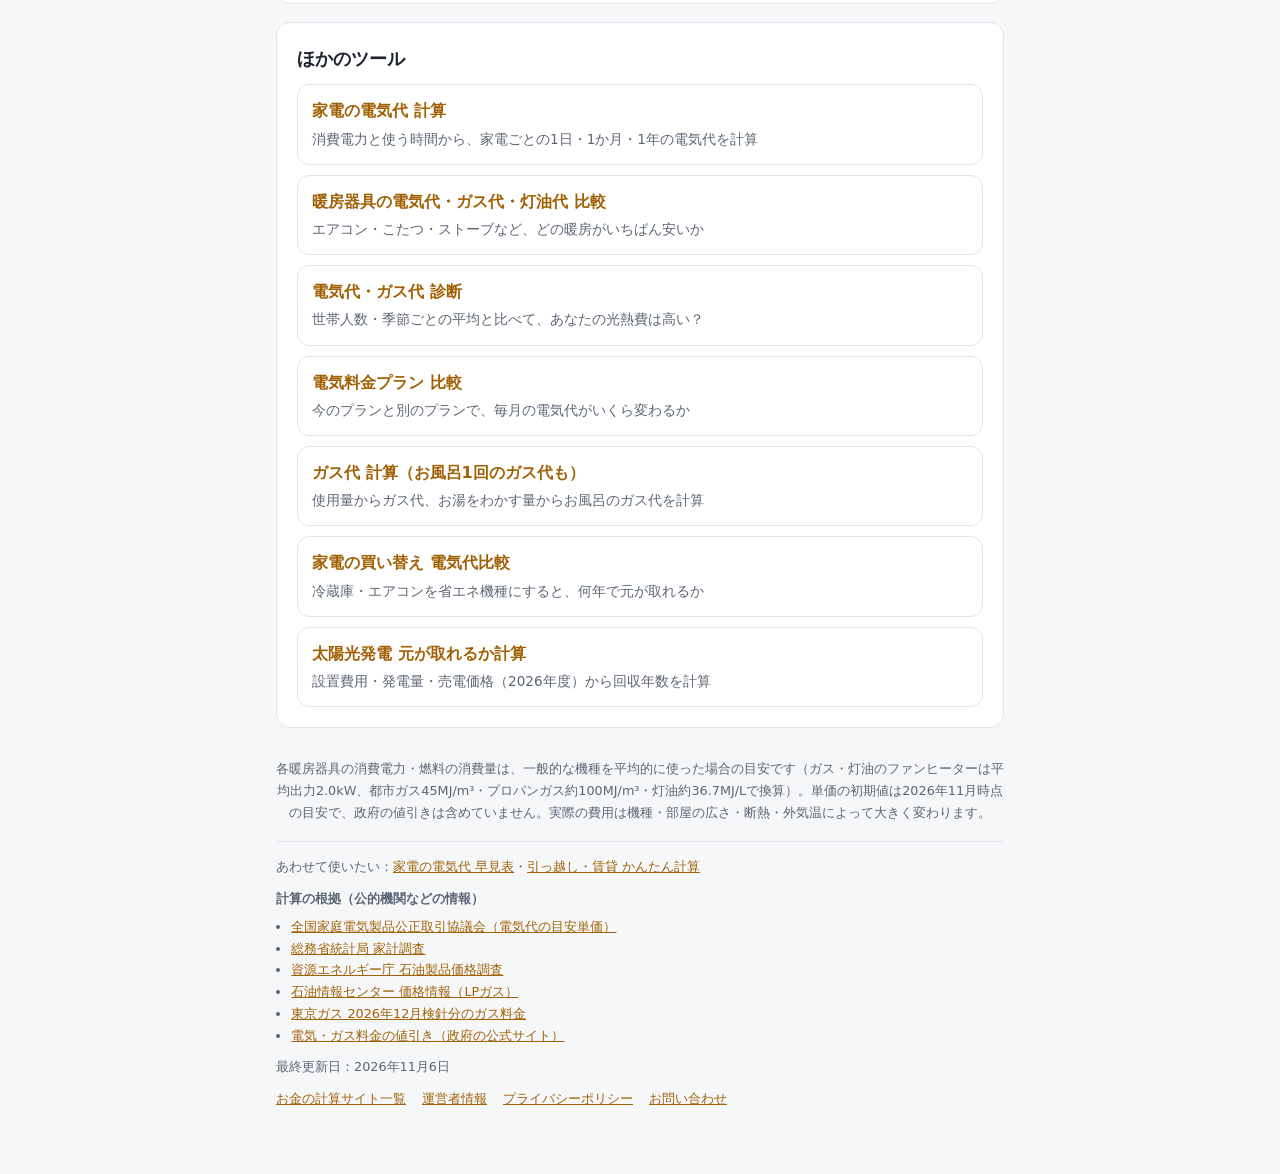
==== commit 28d592cb: "最終更新日を反映 Co-Authored-By: Claude Opus 5.5 <noreply@anthropic.com>" ====
--- a/danbou/index.html
+++ b/danbou/index.html
@@ -66,7 +66,7 @@
 
   <footer>各暖房器具の消費電力・燃料の消費量は、一般的な機種を平均的に使った場合の目安です（ガス・灯油のファンヒーターは平均出力2.0kW、都市ガス45MJ/m³・プロパンガス約100MJ/m³・灯油約36.7MJ/Lで換算）。単価の初期値は2026年11月時点の目安で、政府の値引きは含めていません。実際の費用は機種・部屋の広さ・断熱・外気温によって大きく変わります。</footer>
 <!--sw-foot-->
-<div style="font-size:.8rem;color:var(--muted);margin-top:18px;border-top:1px solid var(--line);padding-top:14px"><p style="margin:0 0 10px">あわせて使いたい：<a href="/kaden/">家電の電気代 早見表</a>・<a href="/hikkoshi/">引っ越し・賃貸 かんたん計算</a></p><p style="margin:0 0 6px;font-weight:600">計算の根拠（公的機関などの情報）</p><ul style="margin:0 0 10px;padding-left:1.2em"><li><a href="https://www.eftc.or.jp/" target="_blank" rel="noopener">全国家庭電気製品公正取引協議会（電気代の目安単価）</a></li><li><a href="https://www.stat.go.jp/data/kakei/" target="_blank" rel="noopener">総務省統計局 家計調査</a></li><li><a href="https://www.enecho.meti.go.jp/statistics/petroleum_and_lpgas/pl007/" target="_blank" rel="noopener">資源エネルギー庁 石油製品価格調査</a></li><li><a href="https://oil-info.ieej.or.jp/price/price_ippan_lp_maitsuki.html" target="_blank" rel="noopener">石油情報センター 価格情報（LPガス）</a></li><li><a href="https://www.tokyo-gas.co.jp/news/press/20261029-03.html" target="_blank" rel="noopener">東京ガス 2026年12月検針分のガス料金</a></li><li><a href="https://denkigas-gekihenkanwa.go.jp/" target="_blank" rel="noopener">電気・ガス料金の値引き（政府の公式サイト）</a></li></ul><p style="margin:0 0 10px">最終更新日：2026年11月3日</p><nav style="display:flex;flex-wrap:wrap;gap:6px 16px"><a href="/sites/">お金の計算サイト一覧</a><a href="/about/">運営者情報</a><a href="/privacy/">プライバシーポリシー</a><a href="/contact/">お問い合わせ</a></nav></div>
+<div style="font-size:.8rem;color:var(--muted);margin-top:18px;border-top:1px solid var(--line);padding-top:14px"><p style="margin:0 0 10px">あわせて使いたい：<a href="/kaden/">家電の電気代 早見表</a>・<a href="/hikkoshi/">引っ越し・賃貸 かんたん計算</a></p><p style="margin:0 0 6px;font-weight:600">計算の根拠（公的機関などの情報）</p><ul style="margin:0 0 10px;padding-left:1.2em"><li><a href="https://www.eftc.or.jp/" target="_blank" rel="noopener">全国家庭電気製品公正取引協議会（電気代の目安単価）</a></li><li><a href="https://www.stat.go.jp/data/kakei/" target="_blank" rel="noopener">総務省統計局 家計調査</a></li><li><a href="https://www.enecho.meti.go.jp/statistics/petroleum_and_lpgas/pl007/" target="_blank" rel="noopener">資源エネルギー庁 石油製品価格調査</a></li><li><a href="https://oil-info.ieej.or.jp/price/price_ippan_lp_maitsuki.html" target="_blank" rel="noopener">石油情報センター 価格情報（LPガス）</a></li><li><a href="https://www.tokyo-gas.co.jp/news/press/20261029-03.html" target="_blank" rel="noopener">東京ガス 2026年12月検針分のガス料金</a></li><li><a href="https://denkigas-gekihenkanwa.go.jp/" target="_blank" rel="noopener">電気・ガス料金の値引き（政府の公式サイト）</a></li></ul><p style="margin:0 0 10px">最終更新日：2026年11月6日</p><nav style="display:flex;flex-wrap:wrap;gap:6px 16px"><a href="/sites/">お金の計算サイト一覧</a><a href="/about/">運営者情報</a><a href="/privacy/">プライバシーポリシー</a><a href="/contact/">お問い合わせ</a></nav></div>
 <!--/sw-foot-->
 </div>
 
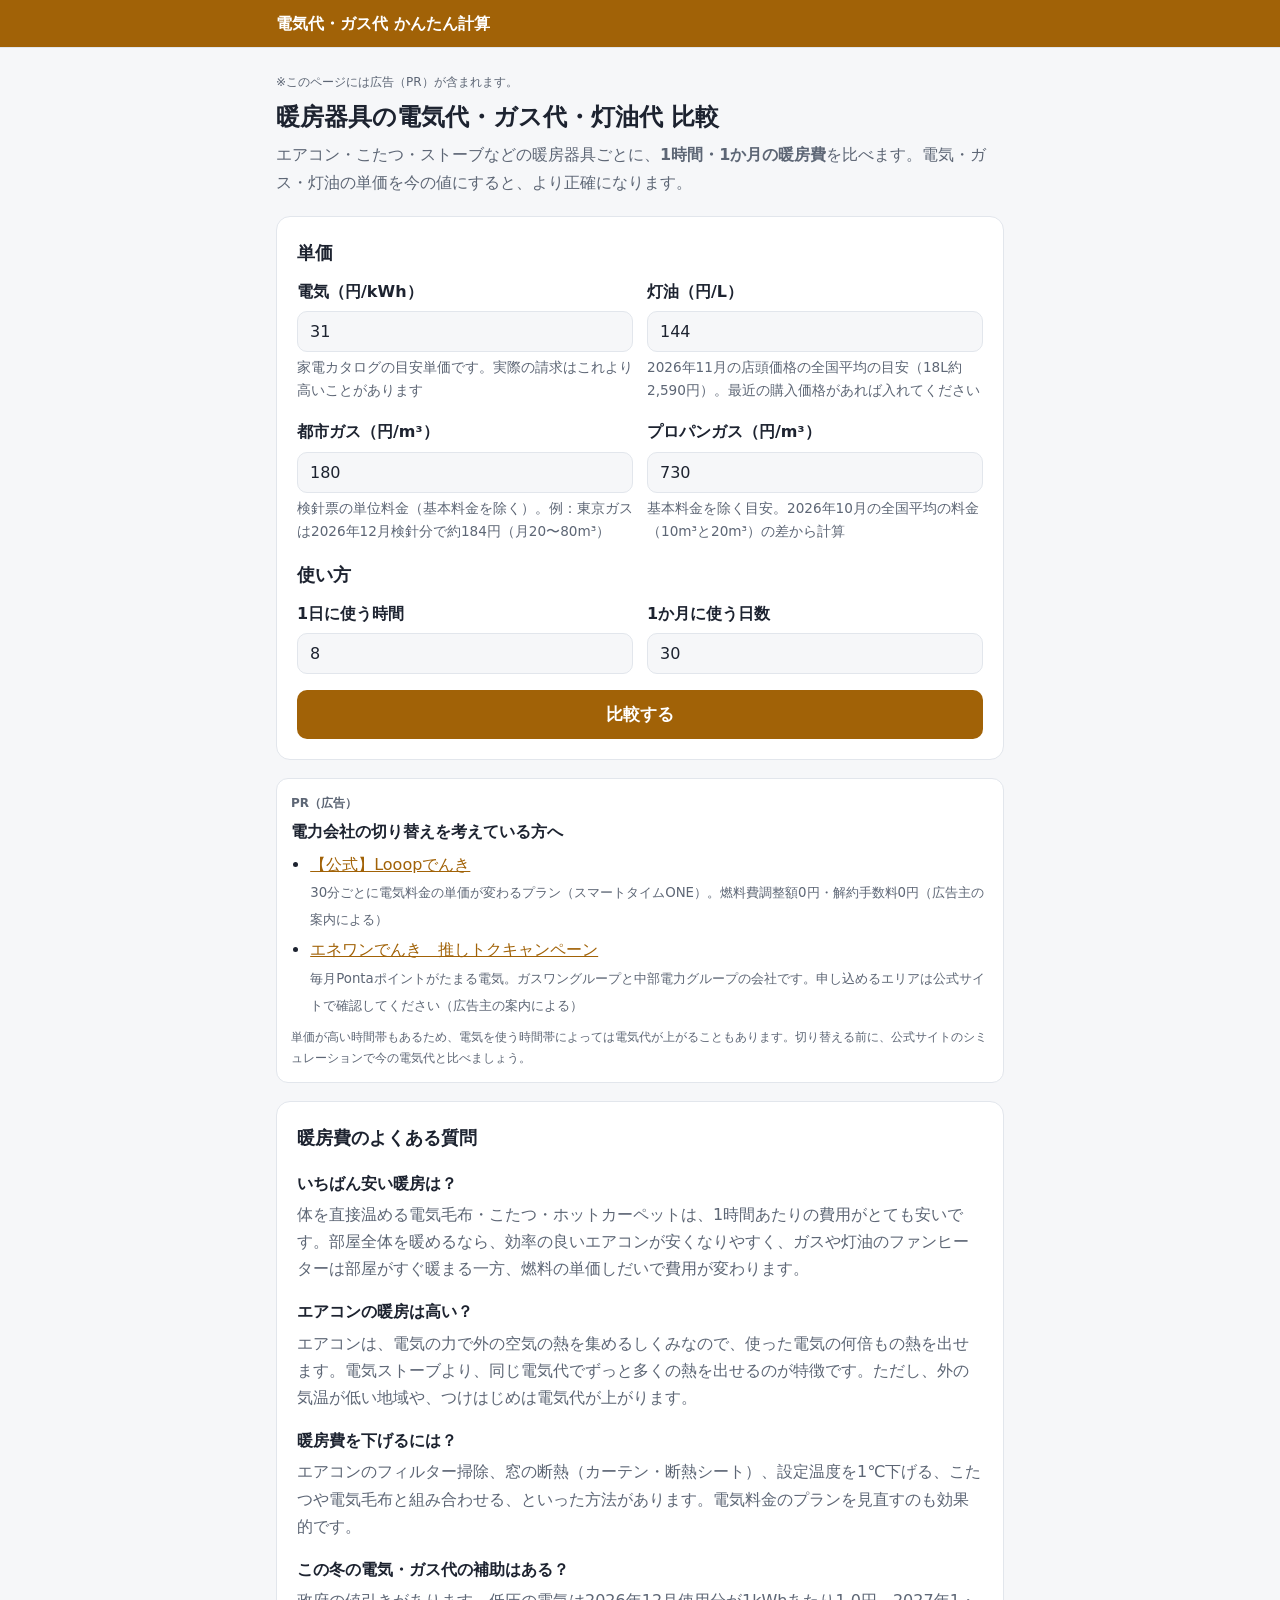
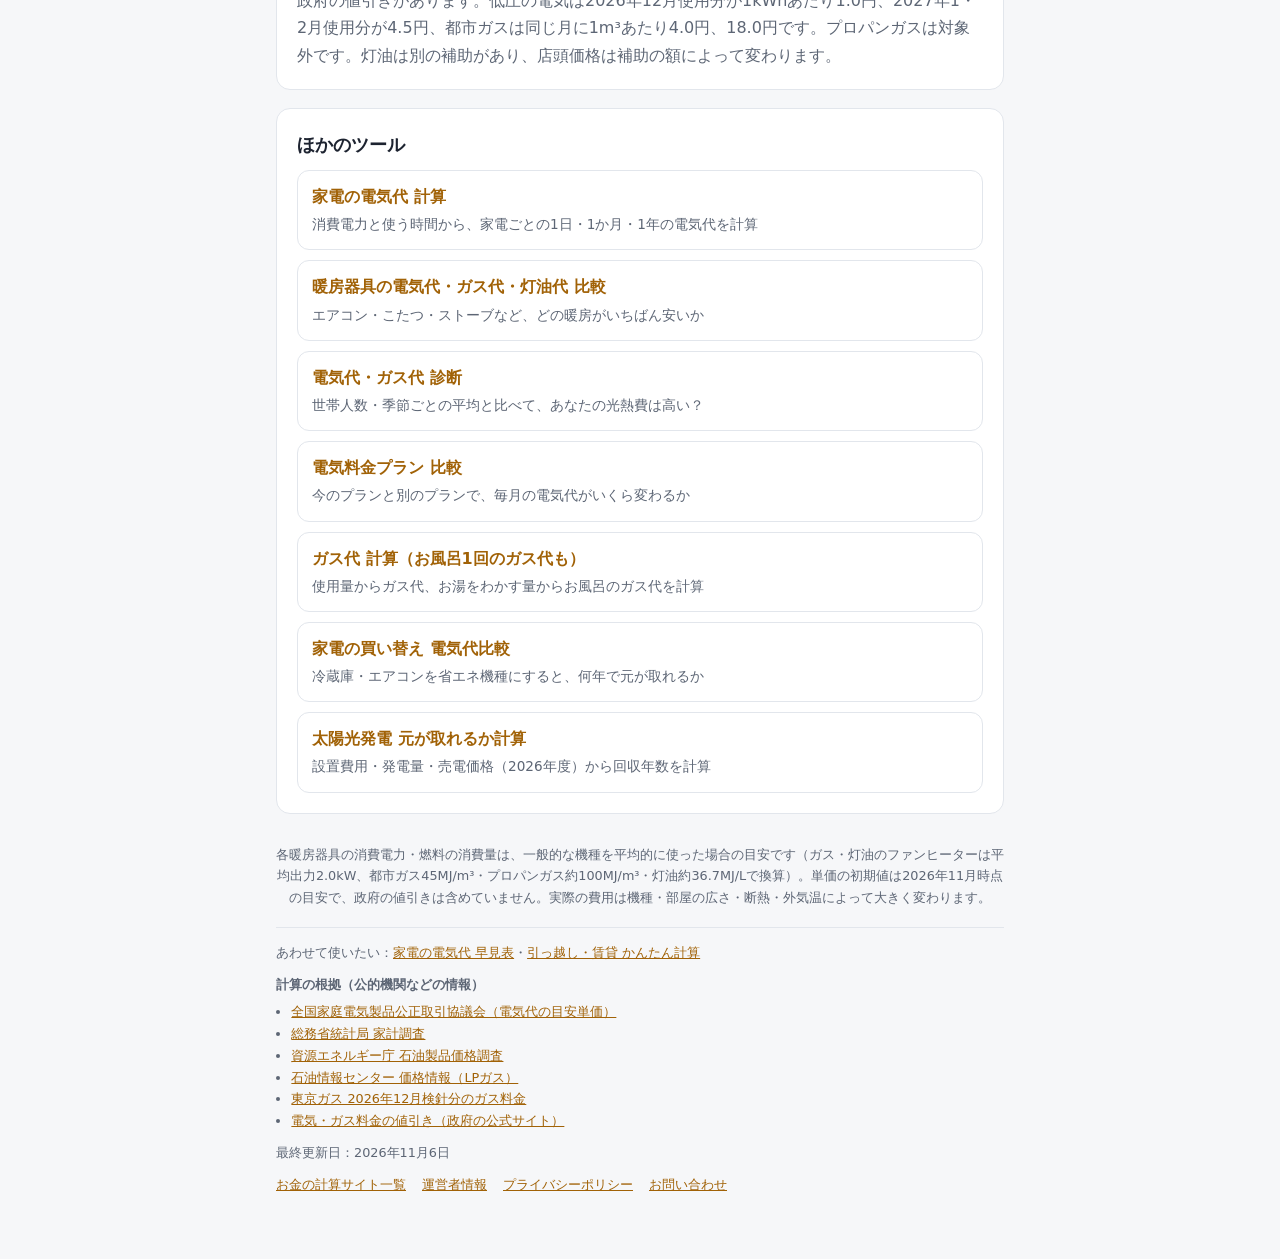
==== commit cb238fd3: "エネワンでんきの広告を掲載 Co-Authored-By: Claude Opus 5.5 <noreply@anthropic.com>" ====
--- a/danbou/index.html
+++ b/danbou/index.html
@@ -48,7 +48,7 @@
 
   <div class="card" id="result" hidden></div>
 
-  <!--sw-ad--><div class="ad on"><p style="margin:0 0 4px;font-size:.75rem;color:var(--muted);font-weight:700">PR（広告）</p><p style="margin:0 0 6px;font-weight:700">電力会社の切り替えを考えている方へ</p><ul style="margin:0;padding-left:1.2em"><li style="margin:4px 0"><a href="https://px.a8.net/svt/ejp?a8mat=4BEK9C+E51N02+4H9U+BX3J6&id1=denki&id2=danbou" rel="nofollow sponsored">【公式】Looopでんき</a><img border="0" width="1" height="1" src="https://www15.a8.net/0.gif?a8mat=4BEK9C+E51N02+4H9U+BX3J6" alt=""><br><small style="color:var(--muted)">30分ごとに電気料金の単価が変わるプラン（スマートタイムONE）。燃料費調整額0円・解約手数料0円（広告主の案内による）</small></li></ul><p style="margin:8px 0 0;font-size:.78rem;color:var(--muted)">単価が高い時間帯もあるため、電気を使う時間帯によっては電気代が上がることもあります。切り替える前に、公式サイトのシミュレーションで今の電気代と比べましょう。</p></div><!--/sw-ad-->
+  <!--sw-ad--><div class="ad on"><p style="margin:0 0 4px;font-size:.75rem;color:var(--muted);font-weight:700">PR（広告）</p><p style="margin:0 0 6px;font-weight:700">電力会社の切り替えを考えている方へ</p><ul style="margin:0;padding-left:1.2em"><li style="margin:4px 0"><a href="https://px.a8.net/svt/ejp?a8mat=4BEK9C+E51N02+4H9U+BX3J6&id1=denki&id2=danbou" rel="nofollow sponsored">【公式】Looopでんき</a><img border="0" width="1" height="1" src="https://www15.a8.net/0.gif?a8mat=4BEK9C+E51N02+4H9U+BX3J6" alt=""><br><small style="color:var(--muted)">30分ごとに電気料金の単価が変わるプラン（スマートタイムONE）。燃料費調整額0円・解約手数料0円（広告主の案内による）</small></li><li style="margin:4px 0"><a href="https://px.a8.net/svt/ejp?a8mat=4BEK9C+E4G7EA+5HS0+5YRHE&id1=denki&id2=danbou" rel="nofollow sponsored">エネワンでんき　推しトクキャンペーン</a><img border="0" width="1" height="1" src="https://www18.a8.net/0.gif?a8mat=4BEK9C+E4G7EA+5HS0+5YRHE" alt=""><br><small style="color:var(--muted)">毎月Pontaポイントがたまる電気。ガスワングループと中部電力グループの会社です。申し込めるエリアは公式サイトで確認してください（広告主の案内による）</small></li></ul><p style="margin:8px 0 0;font-size:.78rem;color:var(--muted)">単価が高い時間帯もあるため、電気を使う時間帯によっては電気代が上がることもあります。切り替える前に、公式サイトのシミュレーションで今の電気代と比べましょう。</p></div><!--/sw-ad-->
 
   <div class="card faq">
     <h2>暖房費のよくある質問</h2>
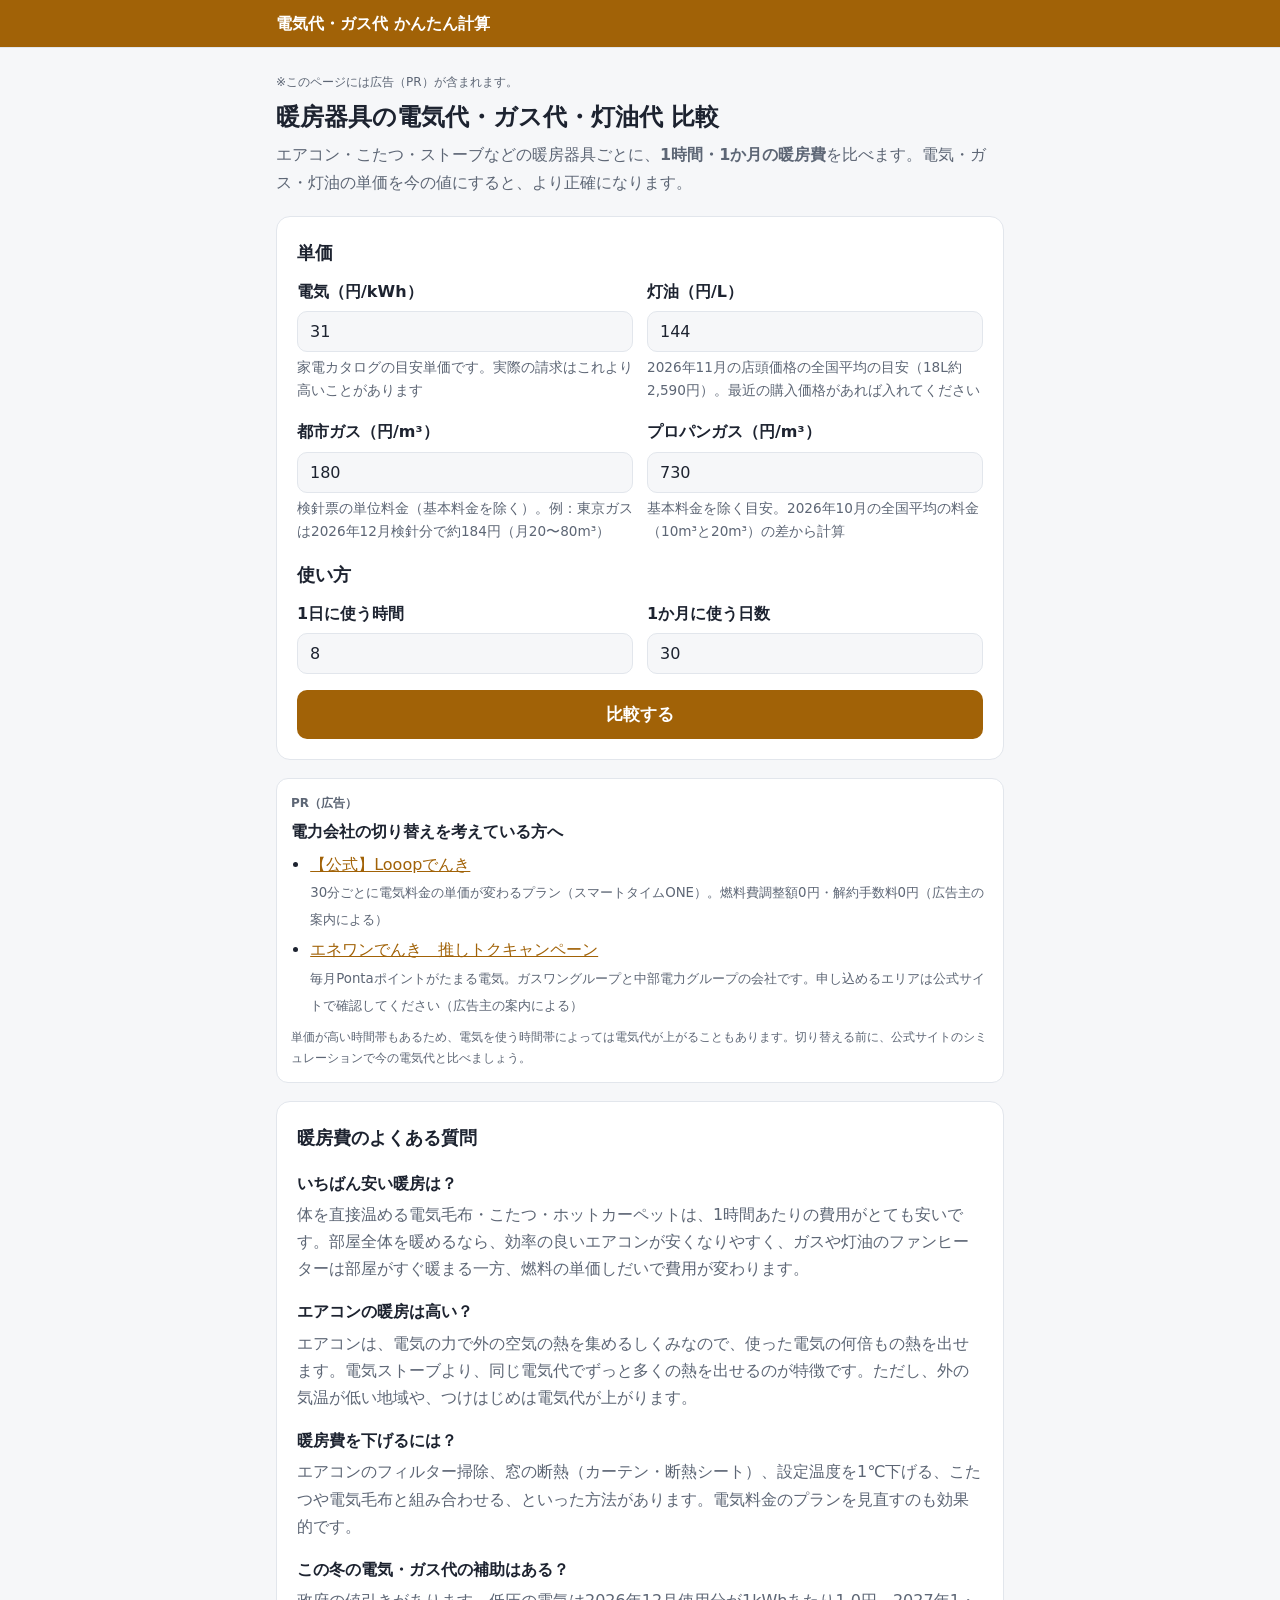
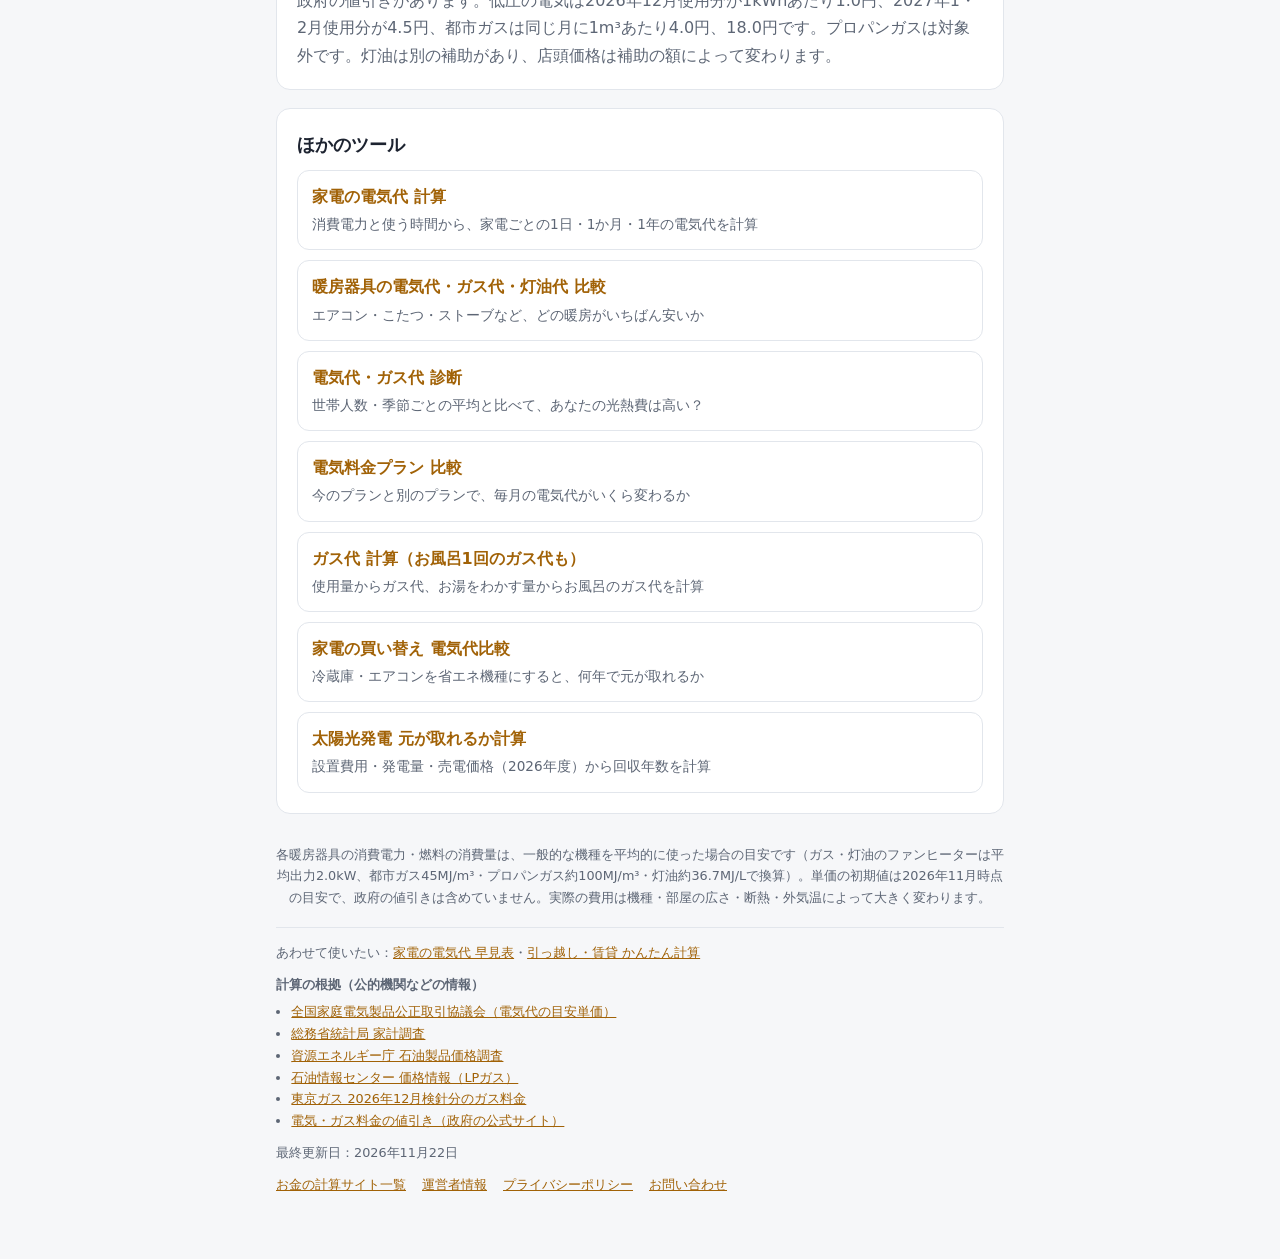
==== commit 48c927ec: "最終更新日を反映 Co-Authored-By: Claude Opus 5.5 <noreply@anthropic.com>" ====
--- a/danbou/index.html
+++ b/danbou/index.html
@@ -66,7 +66,7 @@
 
   <footer>各暖房器具の消費電力・燃料の消費量は、一般的な機種を平均的に使った場合の目安です（ガス・灯油のファンヒーターは平均出力2.0kW、都市ガス45MJ/m³・プロパンガス約100MJ/m³・灯油約36.7MJ/Lで換算）。単価の初期値は2026年11月時点の目安で、政府の値引きは含めていません。実際の費用は機種・部屋の広さ・断熱・外気温によって大きく変わります。</footer>
 <!--sw-foot-->
-<div style="font-size:.8rem;color:var(--muted);margin-top:18px;border-top:1px solid var(--line);padding-top:14px"><p style="margin:0 0 10px">あわせて使いたい：<a href="/kaden/">家電の電気代 早見表</a>・<a href="/hikkoshi/">引っ越し・賃貸 かんたん計算</a></p><p style="margin:0 0 6px;font-weight:600">計算の根拠（公的機関などの情報）</p><ul style="margin:0 0 10px;padding-left:1.2em"><li><a href="https://www.eftc.or.jp/" target="_blank" rel="noopener">全国家庭電気製品公正取引協議会（電気代の目安単価）</a></li><li><a href="https://www.stat.go.jp/data/kakei/" target="_blank" rel="noopener">総務省統計局 家計調査</a></li><li><a href="https://www.enecho.meti.go.jp/statistics/petroleum_and_lpgas/pl007/" target="_blank" rel="noopener">資源エネルギー庁 石油製品価格調査</a></li><li><a href="https://oil-info.ieej.or.jp/price/price_ippan_lp_maitsuki.html" target="_blank" rel="noopener">石油情報センター 価格情報（LPガス）</a></li><li><a href="https://www.tokyo-gas.co.jp/news/press/20261029-03.html" target="_blank" rel="noopener">東京ガス 2026年12月検針分のガス料金</a></li><li><a href="https://denkigas-gekihenkanwa.go.jp/" target="_blank" rel="noopener">電気・ガス料金の値引き（政府の公式サイト）</a></li></ul><p style="margin:0 0 10px">最終更新日：2026年11月6日</p><nav style="display:flex;flex-wrap:wrap;gap:6px 16px"><a href="/sites/">お金の計算サイト一覧</a><a href="/about/">運営者情報</a><a href="/privacy/">プライバシーポリシー</a><a href="/contact/">お問い合わせ</a></nav></div>
+<div style="font-size:.8rem;color:var(--muted);margin-top:18px;border-top:1px solid var(--line);padding-top:14px"><p style="margin:0 0 10px">あわせて使いたい：<a href="/kaden/">家電の電気代 早見表</a>・<a href="/hikkoshi/">引っ越し・賃貸 かんたん計算</a></p><p style="margin:0 0 6px;font-weight:600">計算の根拠（公的機関などの情報）</p><ul style="margin:0 0 10px;padding-left:1.2em"><li><a href="https://www.eftc.or.jp/" target="_blank" rel="noopener">全国家庭電気製品公正取引協議会（電気代の目安単価）</a></li><li><a href="https://www.stat.go.jp/data/kakei/" target="_blank" rel="noopener">総務省統計局 家計調査</a></li><li><a href="https://www.enecho.meti.go.jp/statistics/petroleum_and_lpgas/pl007/" target="_blank" rel="noopener">資源エネルギー庁 石油製品価格調査</a></li><li><a href="https://oil-info.ieej.or.jp/price/price_ippan_lp_maitsuki.html" target="_blank" rel="noopener">石油情報センター 価格情報（LPガス）</a></li><li><a href="https://www.tokyo-gas.co.jp/news/press/20261029-03.html" target="_blank" rel="noopener">東京ガス 2026年12月検針分のガス料金</a></li><li><a href="https://denkigas-gekihenkanwa.go.jp/" target="_blank" rel="noopener">電気・ガス料金の値引き（政府の公式サイト）</a></li></ul><p style="margin:0 0 10px">最終更新日：2026年11月22日</p><nav style="display:flex;flex-wrap:wrap;gap:6px 16px"><a href="/sites/">お金の計算サイト一覧</a><a href="/about/">運営者情報</a><a href="/privacy/">プライバシーポリシー</a><a href="/contact/">お問い合わせ</a></nav></div>
 <!--/sw-foot-->
 </div>
 
